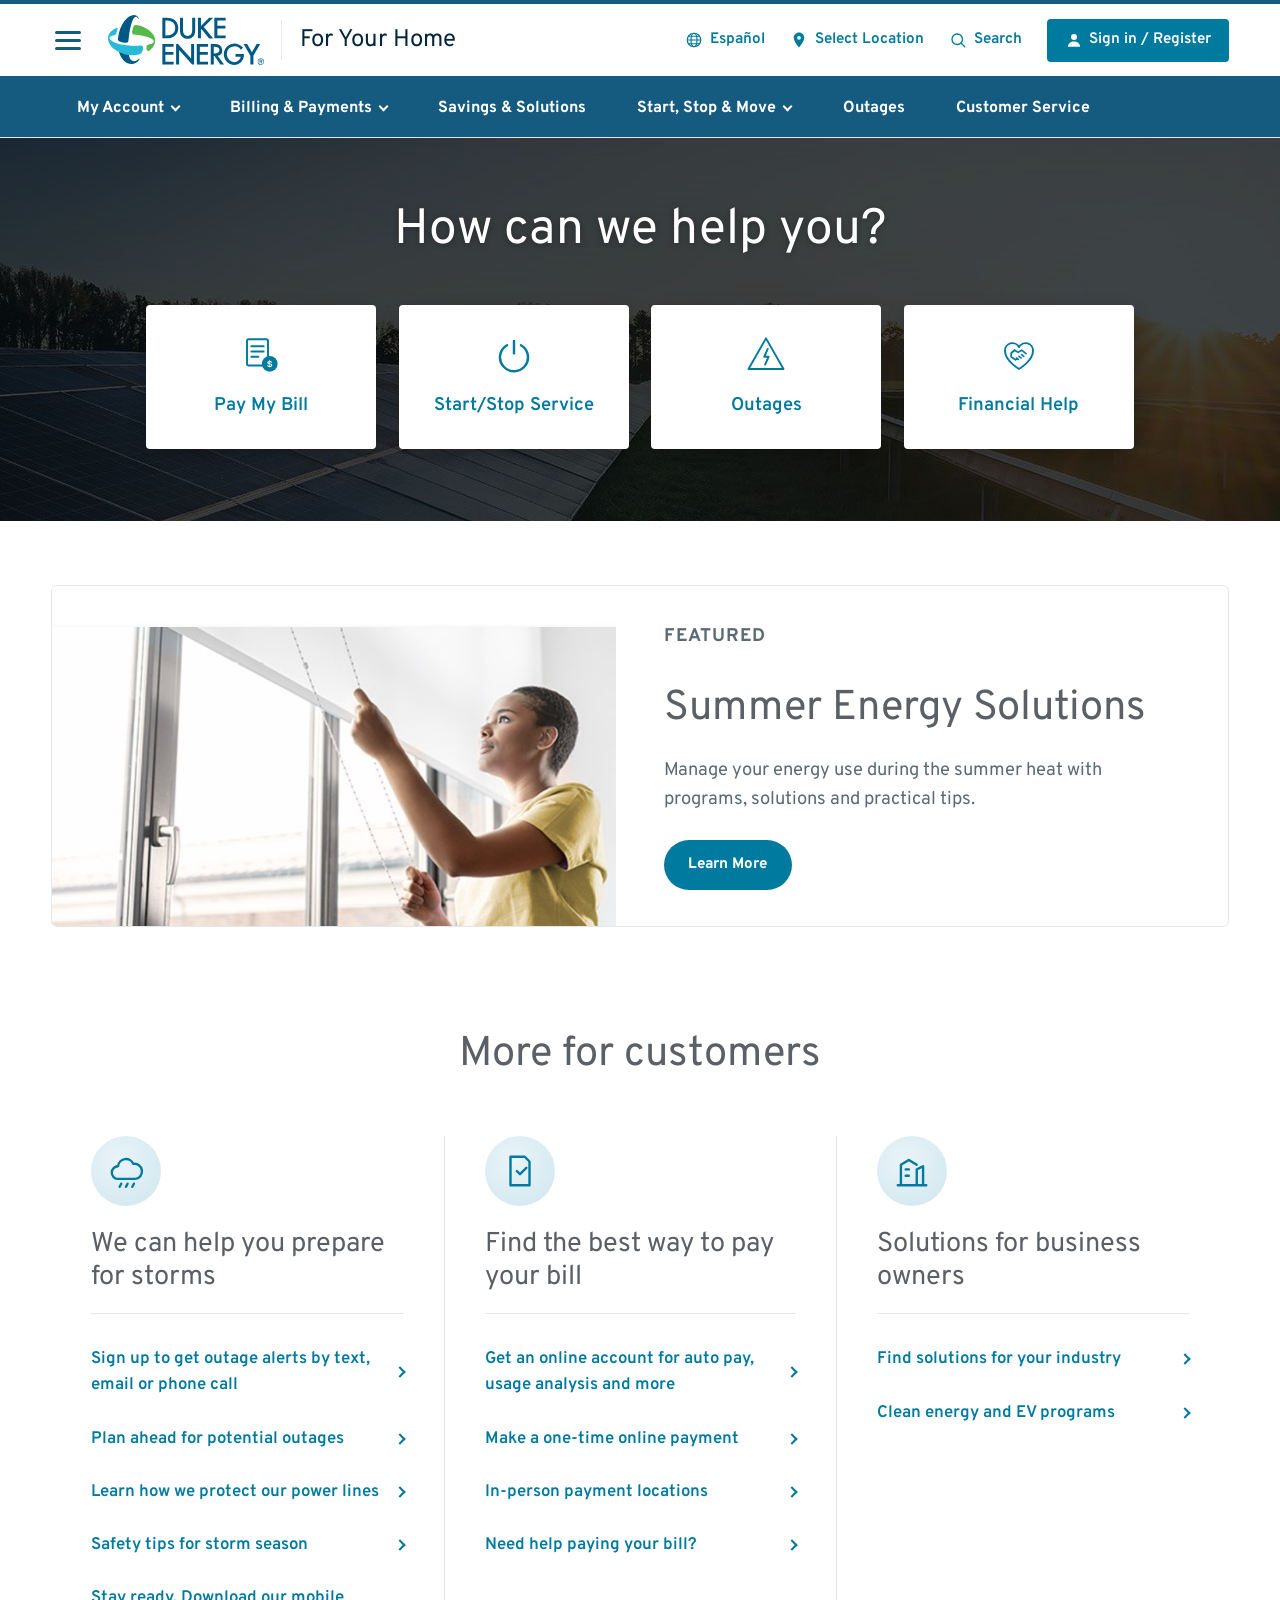
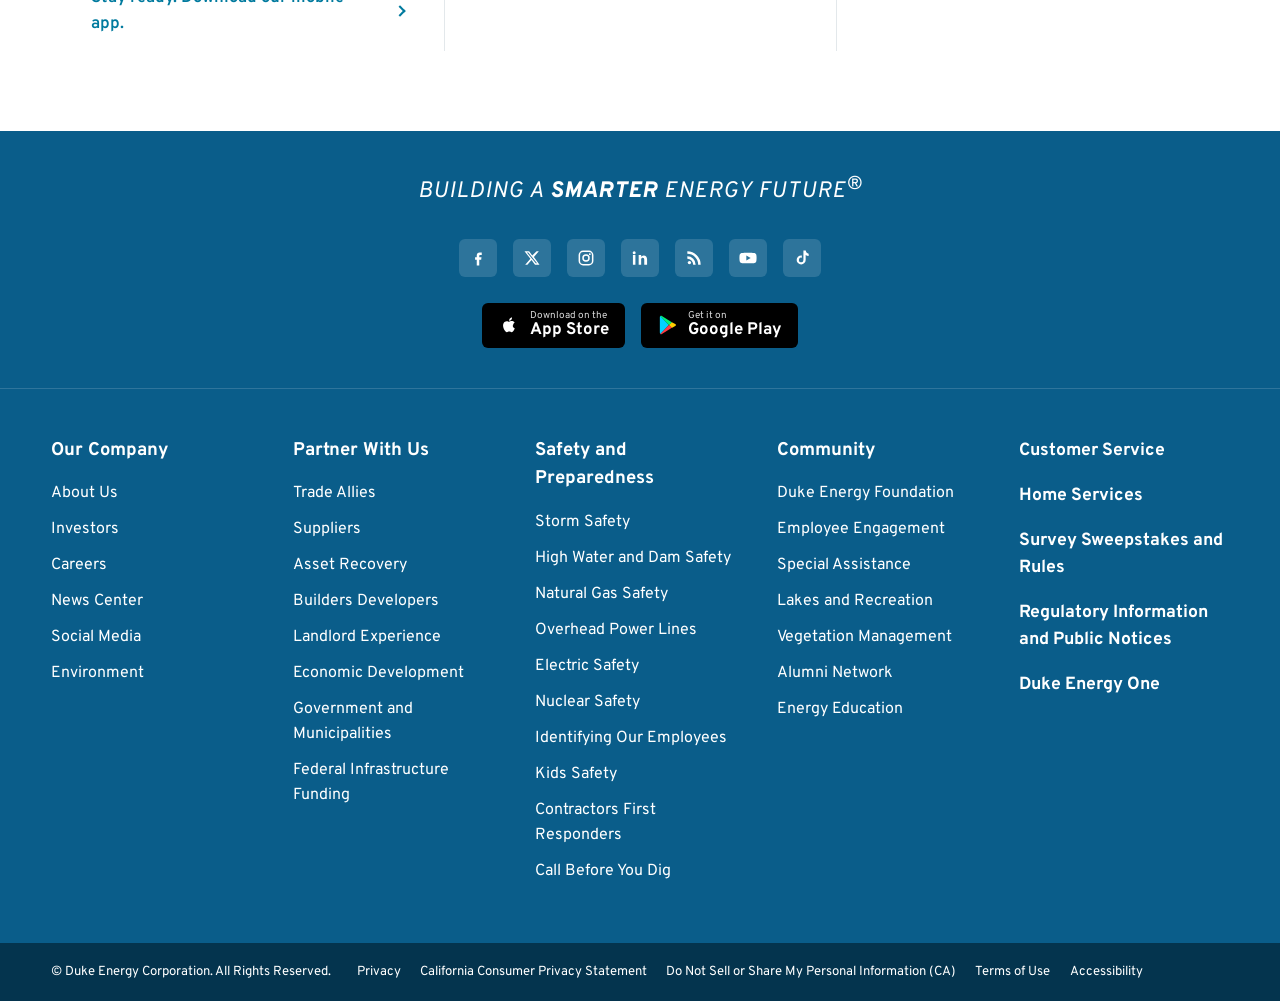
==== index.html @ 2107e53b "Redeploy with Archi First Comments" ====
<!DOCTYPE html>
<html lang="en">
<head>
  <meta charset="UTF-8" />
  <meta name="viewport" content="width=device-width, initial-scale=1.0" />
  <title>Duke Energy | For Your Home</title>
  <meta name="description" content="Educational replica. Manage your account, pay your bill, report outages and find energy-saving solutions." />
  <link rel="stylesheet" href="styles.css" />
  <link rel="preconnect" href="https://fonts.googleapis.com" />
  <link rel="preconnect" href="https://fonts.gstatic.com" crossorigin />
  <link href="https://fonts.googleapis.com/css2?family=Overpass:wght@400;500;600;700;800&display=swap" rel="stylesheet" />
</head>
<body class="duke">
  <div class="topband"></div>

  <header class="dh-header">
    <div class="container dh-top">
      <button class="dh-burger" id="navBurger" aria-label="Open navigation menu" aria-expanded="false" aria-controls="navDrawer">
        <span></span><span></span><span></span>
      </button>
      <a href="#" class="dh-logo" aria-label="Duke Energy home">
        <img src="assets/logoduke.svg" alt="Duke Energy" width="150" height="48" />
      </a>
      <span class="dh-divider"></span>
      <span class="dh-foryour">For Your Home</span>

      <div class="dh-utility">
        <a href="#">
          <svg class="dh-uicon" viewBox="0 0 24 24" fill="none" stroke="currentColor" stroke-width="1.6" aria-hidden="true"><circle cx="12" cy="12" r="9"/><ellipse cx="12" cy="12" rx="4" ry="9"/><path d="M3 12h18M4.5 7h15M4.5 17h15"/></svg> Espa&ntilde;ol</a>
        <a href="#">
          <svg class="dh-uicon" viewBox="0 0 24 24" fill="currentColor" aria-hidden="true"><path d="M12 2C8.1 2 5 5.1 5 9c0 5.2 7 13 7 13s7-7.8 7-13c0-3.9-3.1-7-7-7zm0 9.5A2.5 2.5 0 1 1 12 6.5a2.5 2.5 0 0 1 0 5z"/></svg> Select Location</a>
        <a href="#">
          <svg class="dh-uicon" viewBox="0 0 24 24" fill="none" stroke="currentColor" stroke-width="1.8" stroke-linecap="round" aria-hidden="true"><circle cx="11" cy="11" r="7"/><path d="M16.5 16.5L21 21"/></svg> Search</a>
        <a href="#" class="dh-signin" id="signInBtn">
          <svg class="dh-uicon" viewBox="0 0 24 24" fill="currentColor" aria-hidden="true"><circle cx="12" cy="8" r="4"/><path d="M4 21c0-4.4 3.6-7 8-7s8 2.6 8 7z"/></svg> Sign in / Register</a>
      </div>
    </div>

    <nav class="dh-nav" aria-label="Primary">
      <div class="container dh-nav__row">
        <div class="dh-item has-dd">
          <button class="dh-link">My Account <i class="caret"></i></button>
          <div class="dh-dd">
            <a href="#" id="signInBtn2">Sign In / Register</a>
            <a href="#">My Account Benefits</a>
          </div>
        </div>
        <div class="dh-item has-dd">
          <button class="dh-link">Billing &amp; Payments <i class="caret"></i></button>
          <div class="dh-dd">
            <a href="#">Pay Online</a>
            <a href="#">Billing and Payment Options</a>
            <a href="#">Special Assistance</a>
            <a href="#">Reading Your Bill</a>
            <a href="#">Payment Locations</a>
            <a href="#">Bill Inserts</a>
            <a href="#">Rates</a>
          </div>
        </div>
        <div class="dh-item">
          <a class="dh-link" href="#">Savings &amp; Solutions</a>
        </div>
        <div class="dh-item has-dd">
          <button class="dh-link">Start, Stop &amp; Move <i class="caret"></i></button>
          <div class="dh-dd">
            <a href="#">Start Service</a>
            <a href="#">Stop Service</a>
            <a href="#">Move Service</a>
            <a href="#">Transfer Service</a>
          </div>
        </div>
        <div class="dh-item">
          <a class="dh-link" href="#">Outages</a>
        </div>
        <div class="dh-item">
          <a class="dh-link" href="#">Customer Service</a>
        </div>
      </div>
    </nav>
  </header>

  <!-- Slide-out navigation drawer -->
  <div class="navdrawer" id="navDrawer" aria-hidden="true">
    <div class="navdrawer__overlay" data-navclose></div>
    <aside class="navdrawer__panel" role="dialog" aria-modal="true" aria-label="Navigation">
      <div class="navdrawer__head">
        <h2>Navigation</h2>
        <button class="navdrawer__close" data-navclose aria-label="Close navigation">
          <svg viewBox="0 0 24 24" fill="none" stroke="currentColor" stroke-width="2" stroke-linecap="round" aria-hidden="true"><path d="M6 6l12 12M18 6L6 18"/></svg>
        </button>
      </div>
      <nav class="navdrawer__body" aria-label="Site">
        <div class="navdrawer__audience is-active">For Your Home</div>
        <ul class="navdrawer__sub">
          <li><a href="#">My Account <i class="rchev"></i></a></li>
          <li><a href="#">Billing &amp; Payments <i class="rchev"></i></a></li>
          <li><a href="#">Savings &amp; Solutions</a></li>
          <li><a href="#">Start, Stop &amp; Move <i class="rchev"></i></a></li>
          <li><a href="#">Outages</a></li>
          <li><a href="#">Customer Service</a></li>
        </ul>
        <ul class="navdrawer__top">
          <li><a href="#">For Your Business <i class="rchev"></i></a></li>
          <li><a href="#">Our Company <i class="rchev"></i></a></li>
          <li><a href="#">Investor Relations <i class="rchev"></i></a></li>
          <li><a href="#">Partner With Us <i class="rchev"></i></a></li>
          <li><a href="#">Safety &amp; Preparedness <i class="rchev"></i></a></li>
          <li><a href="#">Energy Education <i class="rchev"></i></a></li>
          <li><a href="#">Community <i class="rchev"></i></a></li>
        </ul>
      </nav>
    </aside>
  </div>

  <!-- Hero -->
  <section class="dh-hero">
    <div class="container dh-hero__inner">
      <h1 class="dh-hero__title">How can we help you?</h1>
      <div class="dh-hero__cards">
        <a href="#" class="dh-hcard" id="payCard">
          <!-- Bill with dollar badge -->
          <svg viewBox="0 0 48 48" fill="none" xmlns="http://www.w3.org/2000/svg" aria-hidden="true" width="48" height="48">
            <rect x="8" y="6" width="24" height="30" rx="2" stroke="currentColor" stroke-width="2.2" fill="none"/>
            <line x1="13" y1="14" x2="27" y2="14" stroke="currentColor" stroke-width="2.2" stroke-linecap="round"/>
            <line x1="13" y1="20" x2="27" y2="20" stroke="currentColor" stroke-width="2.2" stroke-linecap="round"/>
            <line x1="13" y1="26" x2="21" y2="26" stroke="currentColor" stroke-width="2.2" stroke-linecap="round"/>
            <circle cx="34" cy="34" r="9" fill="currentColor"/>
            <text x="34" y="38" text-anchor="middle" font-size="11" font-weight="700" fill="#fff" font-family="Arial,sans-serif">$</text>
          </svg>
          <span>Pay My Bill</span>
        </a>
        <a href="#" class="dh-hcard">
          <!-- Power button -->
          <svg viewBox="0 0 48 48" fill="none" xmlns="http://www.w3.org/2000/svg" aria-hidden="true" width="48" height="48">
            <path d="M24 8v14" stroke="currentColor" stroke-width="2.8" stroke-linecap="round"/>
            <path d="M16 12.8A16 16 0 1 0 32 12.8" stroke="currentColor" stroke-width="2.8" stroke-linecap="round" fill="none"/>
          </svg>
          <span>Start/Stop Service</span>
        </a>
        <a href="#" class="dh-hcard">
          <!-- Warning triangle with lightning bolt -->
          <svg viewBox="0 0 48 48" fill="none" xmlns="http://www.w3.org/2000/svg" aria-hidden="true" width="48" height="48">
            <path d="M24 5 L44 40 H4 Z" stroke="currentColor" stroke-width="2.2" stroke-linejoin="round" fill="none"/>
            <path d="M26 17l-4 9h5l-4 9" stroke="currentColor" stroke-width="2.2" stroke-linecap="round" stroke-linejoin="round"/>
          </svg>
          <span>Outages</span>
        </a>
        <a href="#" class="dh-hcard">
          <!-- Handshake inside a heart -->
          <svg viewBox="0 0 48 48" fill="none" xmlns="http://www.w3.org/2000/svg" aria-hidden="true" width="48" height="48">
            <path d="M24 40S8 30.5 8 19.5A8.5 8.5 0 0 1 24 15a8.5 8.5 0 0 1 16 4.5C40 30.5 24 40 24 40Z" stroke="currentColor" stroke-width="2.2" stroke-linejoin="round"/>
            <path d="M16 21l3-2.5 4 2.5 4-2.5 5 4" stroke="currentColor" stroke-width="1.9" stroke-linecap="round" stroke-linejoin="round"/>
            <path d="M19 18.5l-4 3.5v4l5 3.5 2-1.5" stroke="currentColor" stroke-width="1.9" stroke-linecap="round" stroke-linejoin="round"/>
            <path d="M21 27.5l2.2 1.6M24 25.5l2.4 1.8M27 23.5l2.6 2" stroke="currentColor" stroke-width="1.9" stroke-linecap="round"/>
          </svg>
          <span>Financial Help</span>
        </a>
      </div>
    </div>
  </section>

  <!-- Featured -->
  <section class="dh-feature">
    <div class="container dh-feature__inner">
      <div class="dh-feature__img" aria-hidden="true"></div>
      <div class="dh-feature__text">
        <p class="dh-eyebrow">FEATURED</p>
        <h2>Summer Energy Solutions</h2>
        <p>Manage your energy use during the summer heat with programs, solutions and practical tips.</p>
        <a href="#" class="btn btn--accent">Learn More</a>
      </div>
    </div>
  </section>

  <!-- More for customers -->
  <section class="dh-more">
    <div class="container">
      <h2 class="dh-more__title">More for customers</h2>
      <div class="dh-more__grid">
        <div class="dh-mcol">
          <span class="dh-micon">
            <svg viewBox="0 0 24 24" fill="none" stroke="currentColor" stroke-width="1.5" stroke-linecap="round" stroke-linejoin="round" aria-hidden="true"><path d="M7 17a4 4 0 0 1 0-8 5 5 0 0 1 9.6-1.5A3.5 3.5 0 0 1 18 17H7Z"/><path d="M9 20l-1 2M13 20l-1 2M17 20l-1 2"/></svg>
          </span>
          <h3>We can help you prepare for storms</h3>
          <ul class="dh-links">
            <li><a href="#">Sign up to get outage alerts by text, email or phone call <i class="rchev"></i></a></li>
            <li><a href="#">Plan ahead for potential outages <i class="rchev"></i></a></li>
            <li><a href="#">Learn how we protect our power lines <i class="rchev"></i></a></li>
            <li><a href="#">Safety tips for storm season <i class="rchev"></i></a></li>
            <li><a href="#">Stay ready. Download our mobile app. <i class="rchev"></i></a></li>
          </ul>
        </div>
        <div class="dh-mcol">
          <span class="dh-micon">
            <svg viewBox="0 0 24 24" fill="none" stroke="currentColor" stroke-width="1.5" stroke-linecap="round" stroke-linejoin="round" aria-hidden="true"><path d="M6 3h9l3 3v15H6z"/><path d="M10 12l2 2 4-4"/></svg>
          </span>
          <h3>Find the best way to pay your bill</h3>
          <ul class="dh-links">
            <li><a href="#">Get an online account for auto pay, usage analysis and more <i class="rchev"></i></a></li>
            <li><a href="#">Make a one-time online payment <i class="rchev"></i></a></li>
            <li><a href="#">In-person payment locations <i class="rchev"></i></a></li>
            <li><a href="#">Need help paying your bill? <i class="rchev"></i></a></li>
          </ul>
        </div>
        <div class="dh-mcol">
          <span class="dh-micon">
            <svg viewBox="0 0 24 24" fill="none" stroke="currentColor" stroke-width="1.5" stroke-linecap="round" stroke-linejoin="round" aria-hidden="true"><path d="M3 21h18M5 21V8l5-3 5 3M15 21V11l4-2v12"/><path d="M8 11h2M8 15h2"/></svg>
          </span>
          <h3>Solutions for business owners</h3>
          <ul class="dh-links">
            <li><a href="#">Find solutions for your industry <i class="rchev"></i></a></li>
            <li><a href="#">Clean energy and EV programs <i class="rchev"></i></a></li>
          </ul>
        </div>
      </div>
    </div>
  </section>

  <!-- Footer -->
  <footer class="dh-footer">
    <div class="dh-footer__top">
      <p class="dh-tagline">BUILDING A <strong>SMARTER</strong> ENERGY FUTURE<sup>&reg;</sup></p>
      <div class="dh-social" aria-label="Social media">
        <a href="#" aria-label="Facebook"><svg viewBox="0 0 24 24" fill="currentColor" aria-hidden="true"><path d="M14 8.5h2.5V5.5H14c-2.2 0-3.5 1.3-3.5 3.5v2H8.5v3h2v7h3v-7h2.3l.4-3h-2.7V9.3c0-.5.3-.8.8-.8z"/></svg></a>
        <a href="#" aria-label="X"><svg viewBox="0 0 24 24" fill="currentColor" aria-hidden="true"><path d="M17.5 4h2.7l-5.9 6.7L21 20h-5.4l-4.2-5.5L6.5 20H3.8l6.3-7.2L3 4h5.5l3.8 5zm-.95 14.4h1.5L7.5 5.5H5.9z"/></svg></a>
        <a href="#" aria-label="Instagram"><svg viewBox="0 0 24 24" fill="none" stroke="currentColor" stroke-width="1.8" aria-hidden="true"><rect x="4" y="4" width="16" height="16" rx="4.5"/><circle cx="12" cy="12" r="3.6"/><circle cx="16.6" cy="7.4" r="1.1" fill="currentColor" stroke="none"/></svg></a>
        <a href="#" aria-label="LinkedIn"><svg viewBox="0 0 24 24" fill="currentColor" aria-hidden="true"><path d="M6.5 8.5h-3V20h3zM5 4a1.8 1.8 0 1 0 0 3.6A1.8 1.8 0 0 0 5 4zM20.5 20v-6.4c0-3.2-1.7-4.7-4-4.7-1.8 0-2.6 1-3.1 1.7V8.5h-3V20h3v-6.2c0-.3 0-.6.1-.8.3-.6.8-1.3 1.8-1.3 1.3 0 1.8 1 1.8 2.4V20z"/></svg></a>
        <a href="#" aria-label="RSS"><svg viewBox="0 0 24 24" fill="currentColor" aria-hidden="true"><circle cx="6.5" cy="17.5" r="2"/><path d="M4 4v3a13 13 0 0 1 13 13h3A16 16 0 0 0 4 4z"/><path d="M4 10v3a7 7 0 0 1 7 7h3a10 10 0 0 0-10-10z"/></svg></a>
        <a href="#" aria-label="YouTube"><svg viewBox="0 0 24 24" fill="currentColor" aria-hidden="true"><path d="M22 8.2a3 3 0 0 0-2.1-2.1C18 5.6 12 5.6 12 5.6s-6 0-7.9.5A3 3 0 0 0 2 8.2 31 31 0 0 0 1.7 12 31 31 0 0 0 2 15.8a3 3 0 0 0 2.1 2.1c1.9.5 7.9.5 7.9.5s6 0 7.9-.5a3 3 0 0 0 2.1-2.1A31 31 0 0 0 22.3 12 31 31 0 0 0 22 8.2zM10 15V9l5.2 3z"/></svg></a>
        <a href="#" aria-label="TikTok"><svg viewBox="0 0 24 24" fill="currentColor" aria-hidden="true"><path d="M16.5 3c.3 2 1.6 3.6 3.5 3.9v2.6c-1.3 0-2.6-.4-3.6-1.1v5.9a5.4 5.4 0 1 1-5.4-5.4c.3 0 .5 0 .8.1v2.7a2.7 2.7 0 1 0 1.9 2.6V3z"/></svg></a>
      </div>
      <div class="dh-apps">
        <a href="#" class="dh-app">
          <svg class="dh-app__icon" viewBox="0 0 24 24" fill="currentColor" aria-hidden="true"><path d="M16.4 12.6c0-2.1 1.7-3.1 1.8-3.2-1-1.4-2.5-1.6-3-1.7-1.3-.1-2.5.8-3.1.8-.7 0-1.6-.7-2.6-.7-1.3 0-2.6.8-3.3 2-1.4 2.4-.4 6 1 8 .7 1 1.5 2 2.5 2 1 0 1.4-.6 2.6-.6s1.5.6 2.6.6 1.7-1 2.4-2c.7-1.1 1-2.1 1-2.2-.1 0-2.3-.9-2.3-3.1zM14.5 6.3c.5-.7.9-1.6.8-2.6-.8 0-1.8.6-2.4 1.2-.5.6-.9 1.5-.8 2.4.9.1 1.8-.4 2.4-1z"/></svg>
          <span><small>Download on the</small><strong>App Store</strong></span>
        </a>
        <a href="#" class="dh-app">
          <svg class="dh-app__icon" viewBox="0 0 24 24" aria-hidden="true"><path fill="#00d3ff" d="M3.6 2.3c-.3.3-.5.8-.5 1.4v16.6c0 .6.2 1.1.5 1.4l.1.1L13 12.1v-.2L3.7 2.2z"/><path fill="#ffce00" d="M16.1 15.2 13 12.1v-.2l3.1-3.1.1.1 3.7 2.1c1.1.6 1.1 1.6 0 2.2z"/><path fill="#ff3a44" d="M16.2 15.1 13 12 3.6 21.7c.4.4 1 .4 1.7.1z"/><path fill="#00f076" d="M16.2 8.9 5.3 2.2c-.7-.4-1.3-.4-1.7.1L13 12z"/></svg>
          <span><small>Get it on</small><strong>Google Play</strong></span>
        </a>
      </div>
    </div>

    <div class="dh-footer__cols">
      <div class="container dh-footer__grid">
        <div>
          <h4>Our Company</h4>
          <ul>
            <li><a href="#">About Us</a></li>
            <li><a href="#">Investors</a></li>
            <li><a href="#">Careers</a></li>
            <li><a href="#">News Center</a></li>
            <li><a href="#">Social Media</a></li>
            <li><a href="#">Environment</a></li>
          </ul>
        </div>
        <div>
          <h4>Partner With Us</h4>
          <ul>
            <li><a href="#">Trade Allies</a></li>
            <li><a href="#">Suppliers</a></li>
            <li><a href="#">Asset Recovery</a></li>
            <li><a href="#">Builders Developers</a></li>
            <li><a href="#">Landlord Experience</a></li>
            <li><a href="#">Economic Development</a></li>
            <li><a href="#">Government and Municipalities</a></li>
            <li><a href="#">Federal Infrastructure Funding</a></li>
          </ul>
        </div>
        <div>
          <h4>Safety and Preparedness</h4>
          <ul>
            <li><a href="#">Storm Safety</a></li>
            <li><a href="#">High Water and Dam Safety</a></li>
            <li><a href="#">Natural Gas Safety</a></li>
            <li><a href="#">Overhead Power Lines</a></li>
            <li><a href="#">Electric Safety</a></li>
            <li><a href="#">Nuclear Safety</a></li>
            <li><a href="#">Identifying Our Employees</a></li>
            <li><a href="#">Kids Safety</a></li>
            <li><a href="#">Contractors First Responders</a></li>
            <li><a href="#">Call Before You Dig</a></li>
          </ul>
        </div>
        <div>
          <h4>Community</h4>
          <ul>
            <li><a href="#">Duke Energy Foundation</a></li>
            <li><a href="#">Employee Engagement</a></li>
            <li><a href="#">Special Assistance</a></li>
            <li><a href="#">Lakes and Recreation</a></li>
            <li><a href="#">Vegetation Management</a></li>
            <li><a href="#">Alumni Network</a></li>
            <li><a href="#">Energy Education</a></li>
          </ul>
        </div>
        <div>
          <ul class="dh-footer__bold">
            <li><a href="#">Customer Service</a></li>
            <li><a href="#">Home Services</a></li>
            <li><a href="#">Survey Sweepstakes and Rules</a></li>
            <li><a href="#">Regulatory Information and Public Notices</a></li>
            <li><a href="#">Duke Energy One</a></li>
          </ul>
        </div>
      </div>
    </div>

    <div class="dh-footer__bottom">
      <div class="container dh-footer__bottom-row">
        <p>&copy; Duke Energy Corporation. All Rights Reserved.</p>
        <ul>
          <li><a href="#">Privacy</a></li>
          <li><a href="#">California Consumer Privacy Statement</a></li>
          <li><a href="#">Do Not Sell or Share My Personal Information (CA)</a></li>
          <li><a href="#">Terms of Use</a></li>
          <li><a href="#">Accessibility</a></li>
        </ul>
      </div>
    </div>
  </footer>

  <!-- Sign In modal -->
  <div class="modal" id="loginModal" aria-hidden="true">
    <div class="modal__overlay" data-close></div>
    <div class="modal__dialog" role="dialog" aria-modal="true" aria-labelledby="loginTitle">
      <button class="modal__close" data-close aria-label="Close">&times;</button>
      <div class="modal__brand">
        <img src="assets/logoduke.svg" alt="Duke Energy" width="150" height="48" />
      </div>
      <h2 id="loginTitle" class="modal__title">Sign in to your account</h2>
      <form id="loginForm" class="loginform">
        <label>Username
          <input type="text" id="username" autocomplete="username" required />
        </label>
        <label>Password
          <input type="password" id="password" autocomplete="current-password" required />
        </label>
        <p class="loginform__error" id="loginError" hidden>Invalid username or password. Please try again.</p>
        <button type="submit" class="btn btn--accent btn--lg loginform__submit">Sign In</button>
        <div class="loginform__links">
          <a href="#">Forgot username?</a>
          <a href="#">Forgot password?</a>
        </div>
      </form>
    </div>
  </div>

  <script src="accounts.js?v=4"></script>
  <script src="auth.js"></script>
  <script src="script.js"></script>
</body>
</html>
---- styles.css ----
:root {
  --navy: #04263d;
  --teal: #007a9e;
  --teal-dark: #0a5c87;
  --teal-bright: #2aa7c4;
  --accent: #007a9e;
  --accent-dark: #0a5c87;
  --ink: #34393d;
  --muted: #5b6b73;
  --line: #e3e8eb;
  --bg-soft: #f4f7f8;
  --white: #fff;
  --radius: 10px;
  --shadow: 0 8px 28px rgba(0, 60, 95, 0.12);

  /* Duke-specific */
  --duke-nav: #155b80;
  --duke-footer: #0a5d8a;
  --duke-footer-dark: #04344e;
  --duke-link: #007a9e;
}

* { box-sizing: border-box; }

body {
  margin: 0;
  font-family: "Interstate", "Overpass", "Helvetica Neue", Arial, sans-serif;
  color: var(--ink);
  background: var(--white);
  line-height: 1.55;
}

img { max-width: 100%; display: block; }
a { color: var(--teal-dark); text-decoration: none; }
a:hover { text-decoration: underline; }

.container { width: min(1180px, 92%); margin: 0 auto; }

/* Buttons */
.btn {
  display: inline-flex;
  align-items: center;
  gap: .5rem;
  font-weight: 700;
  border: 2px solid transparent;
  border-radius: 999px;
  padding: .7rem 1.4rem;
  cursor: pointer;
  font-size: .95rem;
  transition: transform .12s ease, background .15s ease, color .15s ease;
  text-decoration: none;
}
.btn:hover { text-decoration: none; transform: translateY(-1px); }
.btn--sm { padding: .35rem .9rem; font-size: .8rem; }
.btn--lg { padding: .85rem 1.9rem; font-size: 1.05rem; }
.btn--primary { background: var(--teal-dark); color: #fff; }
.btn--primary:hover { background: var(--navy); }
.btn--accent { background: var(--accent); color: #fff; }
.btn--accent:hover { background: var(--accent-dark); }
.btn--ghost { background: transparent; color: #fff; border-color: rgba(255,255,255,.7); }
.btn--ghost:hover { background: rgba(255,255,255,.15); }

/* Topbar */
.topbar { background: var(--navy); color: #cfe4ee; font-size: .82rem; }
.topbar__inner { display: flex; justify-content: space-between; align-items: center; padding: .45rem 0; }
.topbar a { color: #cfe4ee; }
.topbar a:hover { color: #fff; }
.topbar__divider { margin: 0 .65rem; opacity: .4; }
.topbar__right { display: flex; align-items: center; gap: .7rem; }
.topbar__phone { font-weight: 700; color: #fff !important; }

/* Gold brand bar */
.goldbar { height: 7px; background: linear-gradient(90deg, #f6bc00 0%, #FFD200 50%, #f6bc00 100%); }

/* Header */
.header { background: #fff; position: sticky; top: 0; z-index: 50; box-shadow: 0 1px 0 var(--line); }
.header__row { display: flex; align-items: stretch; gap: 1.6rem; padding: 0; }

.logo { display: flex; align-items: center; gap: .6rem; padding: .7rem 0; }
.logo img { display: block; height: 46px; width: auto; }
.logo--footer img { height: 44px; }
.logo__mark {
  width: 46px; height: 46px; border-radius: 8px;
  background: linear-gradient(135deg, var(--teal-bright), var(--teal-dark));
  color: #fff; font-weight: 800; font-size: 1.15rem;
  display: grid; place-items: center; letter-spacing: -1px;
}
.logo__text { display: flex; flex-direction: column; line-height: 1; font-weight: 800; color: var(--navy); font-size: 1.05rem; letter-spacing: .5px; }
.logo__text strong { color: var(--teal); }
.logo__text small { font-weight: 600; font-size: .55rem; letter-spacing: 2px; color: var(--muted); margin-top: 3px; }

/* Audience tabs (For Your Home / Business) */
.audience-toggle { display: flex; align-items: flex-end; gap: 2px; }
.audience-toggle__btn { border: 0; background: transparent; padding: 0 1.1rem; font-weight: 600; color: var(--navy); cursor: pointer; font-size: .98rem; align-self: stretch; }
.audience-toggle__btn.is-active { background: var(--bg-soft); color: var(--navy); box-shadow: inset 0 -3px 0 var(--navy); }

.nav-toggle { display: none; flex-direction: column; gap: 5px; background: none; border: 0; cursor: pointer; padding: 6px; margin-left: auto; align-self: center; }
.nav-toggle span { width: 26px; height: 3px; background: var(--navy); border-radius: 2px; }

/* Primary nav (top white row, right side) */
.topnav { margin-left: auto; display: flex; align-items: stretch; }
.topnav__list { list-style: none; display: flex; gap: .1rem; margin: 0; padding: 0; align-items: stretch; }
.topnav__list > li { display: flex; }
.topnav__icons { display: flex; align-items: center; gap: .1rem; padding-left: .6rem; }

/* Secondary nav (gray bar, left side) */
.subnav { background: var(--bg-soft); border-top: 1px solid var(--line); border-bottom: 1px solid var(--line); }
.subnav__row { display: flex; align-items: center; justify-content: space-between; gap: 1rem; }
.subnav__news { color: #005faa; font-size: .92rem; white-space: nowrap; }
.subnav__news:hover { text-decoration: underline; }
.mainnav { position: static; }
.mainnav__list { list-style: none; display: flex; gap: .2rem; margin: 0; padding: 0; align-items: stretch; }
.has-mega { display: flex; }
.mainnav__top {
  background: none; border: 0; font: inherit; font-weight: 700; color: var(--navy);
  padding: 1.05rem 1.05rem; display: flex; align-items: center; gap: .55rem;
  cursor: pointer; font-size: .95rem; border-bottom: 3px solid transparent;
}
.has-mega:hover .mainnav__top,
.mainnav__top:focus-visible { background: var(--bg-soft); color: var(--teal-dark); }
.chev { width: 7px; height: 7px; border-right: 2px solid currentColor; border-bottom: 2px solid currentColor; transform: translateY(-2px) rotate(45deg); transition: transform .18s ease; }
.has-mega:hover .chev { transform: translateY(1px) rotate(-135deg); }

/* Mega menu panel */
.mega {
  display: none; position: absolute; left: 0; right: 0; top: 100%;
  background: var(--bg-soft); box-shadow: 0 14px 24px rgba(0,60,95,.12);
  border-top: 1px solid var(--line); z-index: 60;
}
.has-mega:hover .mega { display: block; }
.mega__inner { display: flex; gap: 4rem; padding: 2.4rem 0 2.8rem; align-items: flex-start; }
.mega__col { display: flex; flex-direction: column; gap: 1.6rem; min-width: 220px; }
.mega__group ul { list-style: none; margin: .4rem 0 0; padding: 0; }
.mega__group li { margin: 0; }
.mega__head { display: block; color: #005faa; font-weight: 700; font-size: 1.12rem; }
.mega__head--solo { font-size: 1.12rem; }
.mega__group a:not(.mega__head) { display: block; color: #333; padding: .32rem 0; font-size: 1rem; }
.mega__group a:not(.mega__head):hover { color: #005faa; text-decoration: none; }
.mega__head:hover { text-decoration: underline; }

.navicon { background: none; border: 0; color: #005faa; cursor: pointer; font-size: 1.2rem; padding: .4rem; line-height: 1; }
.navicon:hover { color: var(--teal-dark); }
.navicon--user { font-size: 1.45rem; }

/* Hero */
.hero { position: relative; overflow: hidden; }
.hero__slide { display: none; min-height: 460px; background-image: var(--img); background-size: cover; background-position: center right; position: relative; }
.hero__slide::before { content: ""; position: absolute; inset: 0; background: linear-gradient(90deg, rgba(0,42,85,.88) 0%, rgba(0,55,107,.6) 38%, rgba(0,55,107,.05) 68%, rgba(0,55,107,0) 100%); }
.hero__slide.is-active { display: block; animation: fade .6s ease; }
@keyframes fade { from { opacity: 0; } to { opacity: 1; } }
.hero__inner { display: flex; align-items: center; min-height: 460px; padding: 3rem 0; position: relative; z-index: 1; }
.hero__content { max-width: 560px; color: #fff; }
.hero__eyebrow { text-transform: uppercase; letter-spacing: 2px; font-weight: 700; font-size: .8rem; color: #ffd9ad; margin: 0 0 .6rem; }
.hero__title { font-size: clamp(1.9rem, 4vw, 3rem); line-height: 1.1; margin: 0 0 1rem; }
.hero__sub { font-size: 1.1rem; margin: 0 0 1.6rem; color: rgba(255,255,255,.92); }

.hero__arrow { position: absolute; top: 50%; transform: translateY(-50%); background: rgba(255,255,255,.2); border: 0; color: #fff; width: 46px; height: 46px; border-radius: 50%; font-size: 1.6rem; cursor: pointer; }
.hero__arrow:hover { background: rgba(255,255,255,.35); }
.hero__arrow--prev { left: 18px; }
.hero__arrow--next { right: 18px; }
.hero__dots { position: absolute; bottom: 18px; left: 50%; transform: translateX(-50%); display: flex; gap: 10px; }
.hero__dots button { width: 11px; height: 11px; border-radius: 50%; border: 0; background: rgba(255,255,255,.5); cursor: pointer; }
.hero__dots button.is-active { background: #fff; }

/* Quick actions */
.quick { background: #fff; margin-top: -32px; position: relative; z-index: 5; }
.quick__grid { display: grid; grid-template-columns: repeat(5, 1fr); gap: 1rem; background: #fff; border-radius: var(--radius); box-shadow: var(--shadow); padding: 1.4rem; }
.quick__card { display: flex; flex-direction: column; align-items: center; gap: .6rem; padding: 1rem .5rem; border-radius: 8px; color: var(--ink); font-weight: 700; text-align: center; }
.quick__card:hover { background: var(--bg-soft); text-decoration: none; color: var(--teal-dark); }
.quick__icon { width: 30px; height: 30px; color: var(--teal-dark); }
.quick__label { font-size: .9rem; }

/* Section helpers */
.eyebrow { text-transform: uppercase; letter-spacing: 2px; font-weight: 700; font-size: .8rem; color: var(--accent); margin: 0 0 .5rem; }
.section-title { font-size: 1.9rem; text-align: center; color: var(--navy); margin: 0 0 2rem; }
.link-arrow { font-weight: 700; color: var(--teal-dark); }

/* Feature band */
.feature { padding: 4.5rem 0; }
.feature__inner { display: grid; grid-template-columns: 1.1fr .9fr; gap: 3rem; align-items: center; }
.feature__text h2 { font-size: 2.1rem; color: var(--navy); margin: 0 0 1rem; }
.feature__text p { color: var(--muted); font-size: 1.05rem; margin: 0 0 1.6rem; }
.feature__chart { background: var(--bg-soft); border-radius: var(--radius); padding: 2rem; display: flex; align-items: flex-end; gap: 1rem; height: 260px; }
.feature__chart .bar { flex: 1; background: linear-gradient(180deg, var(--teal-bright), var(--teal)); border-radius: 6px 6px 0 0; }
.feature__chart .bar--peak { background: linear-gradient(180deg, var(--accent), var(--accent-dark)); }

/* Promo cards */
.promos { padding: 4.5rem 0; background: var(--bg-soft); }
.promos__grid, .stories__grid { display: grid; grid-template-columns: repeat(3, 1fr); gap: 1.8rem; }
.card { background: #fff; border-radius: var(--radius); overflow: hidden; box-shadow: 0 4px 18px rgba(0,60,95,.08); transition: transform .15s ease, box-shadow .15s ease; }
.card:hover { transform: translateY(-4px); box-shadow: var(--shadow); }
.card__accent { display: block; height: 6px; background: var(--c); }
.card__body { padding: 1.6rem; }
.card__body h3 { margin: 0 0 .6rem; color: var(--navy); }
.card__body p { color: var(--muted); margin: 0 0 1rem; }

/* Stories */
.stories { padding: 4.5rem 0; }
.story { background: #fff; border-radius: var(--radius); overflow: hidden; border: 1px solid var(--line); }
.story__img { height: 190px; overflow: hidden; }
.story__img img { width: 100%; height: 100%; object-fit: cover; display: block; transition: transform .3s ease; }
.story:hover .story__img img { transform: scale(1.04); }
.story__body { padding: 1.3rem; }
.story__tag { display: inline-block; background: var(--bg-soft); color: var(--teal-dark); font-weight: 700; font-size: .72rem; text-transform: uppercase; letter-spacing: 1px; padding: .25rem .7rem; border-radius: 999px; margin-bottom: .7rem; }
.story__body h3 { margin: 0 0 1rem; font-size: 1.15rem; color: var(--navy); }

/* Signup */
.signup { background: linear-gradient(115deg, var(--navy), var(--teal-dark)); color: #fff; padding: 3rem 0; }
.signup__inner { display: flex; justify-content: space-between; align-items: center; gap: 2rem; flex-wrap: wrap; }
.signup h2 { margin: 0 0 .3rem; font-size: 1.7rem; }
.signup p { margin: 0; color: rgba(255,255,255,.85); }
.signup__form { display: flex; gap: .6rem; flex: 1; min-width: 320px; max-width: 480px; }
.signup__form input { flex: 1; border: 0; border-radius: 999px; padding: .8rem 1.2rem; font-size: 1rem; }

/* Footer */
.footer { font-size: .92rem; }
.footer a { color: #fff; }
.footer a:hover { color: #fff; text-decoration: underline; }

.footer__top { background: #2b5aa6; color: #fff; padding: 3rem 0 2.5rem; }
.footer__grid { display: grid; grid-template-columns: 1.3fr 1fr 1fr 1fr 1.1fr; gap: 1.5rem 2rem; }
.footer__brand img { height: 42px; width: auto; }
.footer__col { list-style: none; margin: 0; padding: 0; }
.footer__col li { margin-bottom: .7rem; }
.footer__col a { font-weight: 600; }
.footer__care-label { font-weight: 700; margin: 0 0 .4rem; }
.footer__care-num { margin: 0; font-weight: 600; }

.footer__news { margin-top: 2rem; text-align: center; }
.footer__news hr { border: 0; border-top: 1px solid rgba(255,255,255,.35); margin: 0 0 2rem; }
.footer__news p { max-width: 760px; margin: 0 auto 1.4rem; font-weight: 600; }
.footer__news-btn { display: inline-block; background: #fff; color: #2b5aa6; font-weight: 700; padding: .7rem 1.5rem; border-radius: 4px; }
.footer__news-btn:hover { text-decoration: none; background: #eef3fb; }

.footer__bottom { background: #0a1f33; color: #cdd7e0; padding: 2rem 0; text-align: center; }
.footer__social { display: flex; gap: .7rem; justify-content: center; margin-bottom: 1.2rem; }
.footer__social a { width: 38px; height: 38px; border-radius: 50%; background: rgba(255,255,255,.12); display: grid; place-items: center; font-weight: 700; color: #fff; }
.footer__social a:hover { background: #2b5aa6; text-decoration: none; }
.footer__legal { list-style: none; display: flex; gap: 1.4rem; justify-content: center; margin: 0 0 1rem; padding: 0; }
.footer__legal a { color: #cdd7e0; }
.footer__copy { font-size: .78rem; color: #8fa3b5; margin: 0; line-height: 1.7; }
.footer__disclaimer { color: #6f8597; }

/* Login modal */
.modal { position: fixed; inset: 0; z-index: 100; display: none; }
.modal.is-open { display: block; }
.modal__overlay { position: absolute; inset: 0; background: rgba(2, 41, 63, .55); backdrop-filter: blur(2px); }
.modal__dialog { position: relative; width: min(420px, 92%); margin: 7vh auto 0; background: #fff; border-radius: 14px; box-shadow: 0 24px 60px rgba(0,0,0,.3); padding: 2.2rem; animation: pop .2s ease; }
@keyframes pop { from { transform: translateY(12px); opacity: 0; } to { transform: none; opacity: 1; } }
.modal__close { position: absolute; top: 12px; right: 16px; background: none; border: 0; font-size: 1.8rem; line-height: 1; color: var(--muted); cursor: pointer; }
.modal__brand { display: flex; align-items: center; margin-bottom: 1rem; }
.modal__brand img { height: 40px; width: auto; }
.modal__title { font-size: 1.3rem; color: var(--navy); margin: 0 0 1.4rem; }
.loginform { display: flex; flex-direction: column; gap: 1rem; }
.loginform label { font-weight: 700; font-size: .85rem; color: var(--ink); display: flex; flex-direction: column; gap: .35rem; }
.loginform input { border: 1px solid var(--line); border-radius: 8px; padding: .7rem .9rem; font-size: 1rem; font-family: inherit; }
.loginform input:focus { outline: 2px solid var(--teal); border-color: var(--teal); }
.loginform__error { color: #c0392b; font-weight: 700; font-size: .85rem; margin: 0; }
.loginform__submit { justify-content: center; margin-top: .3rem; }
.loginform__links { display: flex; justify-content: space-between; font-size: .82rem; }

/* Dashboard */
.btn--ghost-dark { background: transparent; color: var(--teal-dark); border-color: var(--teal-dark); }
.btn--ghost-dark:hover { background: var(--bg-soft); }

/* Account header (dashboard) */
.acct-header { background: #fff; box-shadow: 0 1px 0 var(--line); position: sticky; top: 0; z-index: 50; }
.acct-header__row { display: flex; align-items: center; justify-content: space-between; gap: 1rem; padding: .6rem 0; flex-wrap: wrap; }
.acct-header__right { display: flex; align-items: center; gap: 1rem; flex-wrap: wrap; }
.acct-header__phone { color: var(--navy); font-weight: 700; font-size: .9rem; display: inline-flex; align-items: center; gap: .35rem; }
.acct-header__welcome { font-weight: 700; color: var(--teal-dark); }
.acct-nav { background: var(--teal-dark); }
.acct-nav__row { display: flex; gap: .3rem; flex-wrap: wrap; }
.acct-nav__row a { color: #fff; font-weight: 600; padding: .8rem 1rem; font-size: .92rem; }
.acct-nav__row a:hover { background: rgba(255,255,255,.12); text-decoration: none; }
.acct-nav__row a.is-current { background: rgba(255,255,255,.18); }
.dash { background: var(--bg-soft); padding: 2.5rem 0 4rem; min-height: 60vh; }
.dash__greeting { color: var(--navy); margin: 0 0 .3rem; font-size: 1.9rem; }
.dash__sub { color: var(--muted); margin: 0 0 2rem; }
.dash__grid { display: grid; grid-template-columns: 1.1fr .9fr; gap: 1.6rem; margin-bottom: 1.6rem; }

.billcard { background: linear-gradient(120deg, var(--navy), var(--teal-dark)); color: #fff; border-radius: var(--radius); padding: 2rem; box-shadow: var(--shadow); }
.billcard__label { text-transform: uppercase; letter-spacing: 1.5px; font-size: .8rem; opacity: .85; margin: 0 0 .4rem; }
.billcard__amount { font-size: 3rem; font-weight: 800; margin: 0; line-height: 1; }
.billcard__due { margin: .6rem 0 1.4rem; opacity: .9; }
.billcard__actions { display: flex; gap: .8rem; flex-wrap: wrap; }
.billcard__actions .btn--ghost-dark { color: #fff; border-color: rgba(255,255,255,.6); }
.billcard__actions .btn--ghost-dark:hover { background: rgba(255,255,255,.15); }
.billcard__paid { margin: 1.1rem 0 0; font-weight: 700; color: #b6f0c2; }

.usagecard h3 { margin: 0 0 .6rem; color: var(--navy); }
.usagecard { padding: 1.6rem; }
.usagecard__big { font-size: 2.2rem; font-weight: 800; color: var(--teal-dark); margin: 0; }
.usagecard__meta { color: var(--muted); margin: .2rem 0 1.2rem; font-size: .9rem; }
.usagechart { display: flex; align-items: flex-end; gap: .6rem; height: 120px; }
.usagechart__col { flex: 1; display: flex; flex-direction: column; align-items: center; justify-content: flex-end; height: 100%; }
.usagechart__bar { width: 100%; background: linear-gradient(180deg, var(--teal-bright), var(--teal)); border-radius: 5px 5px 0 0; }
.usagechart__col.is-current .usagechart__bar { background: linear-gradient(180deg, var(--accent), var(--accent-dark)); }
.usagechart__lbl { font-size: .72rem; color: var(--muted); margin-top: .35rem; }

.statement { padding: 2rem; }
.statement__head { display: flex; justify-content: space-between; align-items: center; margin-bottom: 1.4rem; }
.statement__head h2 { margin: 0; color: var(--navy); }
.statement__meta { display: grid; grid-template-columns: repeat(2, 1fr); gap: 1rem 2rem; margin: 0 0 1.6rem; padding-bottom: 1.4rem; border-bottom: 1px solid var(--line); }
.statement__meta dt { font-size: .75rem; text-transform: uppercase; letter-spacing: 1px; color: var(--muted); }
.statement__meta dd { margin: .15rem 0 0; font-weight: 700; color: var(--ink); }
.statement__table { width: 100%; border-collapse: collapse; }
.statement__table th, .statement__table td { text-align: left; padding: .7rem .2rem; border-bottom: 1px solid var(--line); }
.statement__table .right { text-align: right; }
.statement__table thead th { font-size: .78rem; text-transform: uppercase; letter-spacing: 1px; color: var(--muted); }
.statement__total td { font-weight: 800; font-size: 1.1rem; color: var(--navy); border-bottom: 0; }

/* Responsive */
@media (max-width: 900px) {
  .header__row { flex-wrap: wrap; align-items: center; }
  .nav-toggle { display: flex; }
  .topnav { display: none; margin: 0; width: 100%; }
  .subnav { display: none; }
  .header.is-open .topnav,
  .header.is-open .subnav { display: block; }
  .topnav__list, .mainnav__list { flex-direction: column; align-items: stretch; }
  .has-mega { flex-direction: column; }
  .topnav__icons { padding: .6rem 0; }
  .mainnav__top { width: 100%; justify-content: space-between; border-bottom: 1px solid var(--line); }
  .subnav__row { flex-direction: column; align-items: stretch; }
  .subnav__news { white-space: normal; padding: .8rem 0; }
  .mega { display: none !important; }
  .chev { display: none; }
  .quick__grid { grid-template-columns: repeat(2, 1fr); }
  .feature__inner { grid-template-columns: 1fr; }
  .promos__grid, .stories__grid { grid-template-columns: 1fr; }
  .footer__grid { grid-template-columns: 1fr 1fr; }
  .dash__grid { grid-template-columns: 1fr; }
  .statement__meta { grid-template-columns: 1fr; }
}
@media (max-width: 560px) {
  .audience-toggle__btn { padding: 0 .7rem; font-size: .85rem; }
  .quick__grid { grid-template-columns: 1fr 1fr; }
  .footer__grid { grid-template-columns: 1fr; }
  .signup__inner { flex-direction: column; align-items: stretch; }
}

/* =====================================================
   DUKE ENERGY SKIN
   ===================================================== */
.topband { height: 4px; background: var(--duke-nav); }

/* Header */
.dh-header { background: #fff; position: sticky; top: 0; z-index: 50; box-shadow: 0 1px 0 var(--line); }
.dh-top { display: flex; align-items: center; gap: 1.1rem; padding: .7rem 0; }
.dh-burger { display: flex; flex-direction: column; gap: 5px; background: none; border: 0; cursor: pointer; padding: 4px; margin-right: .3rem; }
.dh-burger span { width: 26px; height: 3px; background: var(--duke-nav); border-radius: 2px; }
.dh-burger:hover span { background: var(--duke-link); }

/* Slide-out navigation drawer */
.navdrawer { position: fixed; inset: 0; z-index: 200; visibility: hidden; }
.navdrawer.is-open { visibility: visible; }
.navdrawer__overlay { position: absolute; inset: 0; background: rgba(20,30,40,.55); opacity: 0; transition: opacity .25s ease; }
.navdrawer.is-open .navdrawer__overlay { opacity: 1; }
.navdrawer__panel { position: absolute; top: 0; left: 0; height: 100%; width: 380px; max-width: 88vw; background: #fff; box-shadow: 4px 0 24px rgba(0,0,0,.2); transform: translateX(-100%); transition: transform .28s ease; display: flex; flex-direction: column; overflow-y: auto; }
.navdrawer.is-open .navdrawer__panel { transform: translateX(0); }
.navdrawer__head { display: flex; align-items: center; justify-content: space-between; padding: 1.4rem 1.6rem 1.1rem; border-bottom: 1px solid var(--line); }
.navdrawer__head h2 { margin: 0; font-weight: 400; font-size: 2rem; color: #3f464d; }
.navdrawer__close { background: none; border: 0; cursor: pointer; color: var(--duke-link); padding: .3rem; }
.navdrawer__close svg { width: 26px; height: 26px; display: block; }
.navdrawer__body { padding: 0 0 2rem; }
.navdrawer__audience { padding: 1rem 1.6rem; font-size: 1.15rem; color: #3f464d; border-left: 4px solid transparent; }
.navdrawer__audience.is-active { border-left-color: var(--teal-bright); }
.navdrawer__sub, .navdrawer__top { list-style: none; margin: 0; padding: 0; }
.navdrawer__sub li a { padding-left: 2.4rem; }
.navdrawer__sub li:last-child a { border-bottom: 6px solid var(--bg-soft); }
.navdrawer a { display: flex; align-items: center; justify-content: space-between; gap: 1rem; padding: 1rem 1.6rem; color: var(--duke-link); font-weight: 600; font-size: 1.1rem; border-bottom: 1px solid var(--line); }
.navdrawer a:hover { background: var(--bg-soft); text-decoration: none; }
.navdrawer .rchev { width: 9px; height: 9px; border-right: 2px solid currentColor; border-bottom: 2px solid currentColor; transform: rotate(-45deg); display: inline-block; flex: none; }
.dh-logo img { display: block; height: 50px; width: auto; }
.dh-divider { width: 1px; height: 40px; background: var(--line); }
.dh-foryour { font-size: 1.5rem; color: var(--navy); font-weight: 400; }
.dh-utility { margin-left: auto; display: flex; align-items: center; gap: 1.6rem; }
.dh-utility a { color: var(--duke-link); font-weight: 600; font-size: .95rem; display: inline-flex; align-items: center; gap: .4rem; }
.dh-uicon { font-size: 1rem; }
svg.dh-uicon { width: 18px; height: 18px; flex: none; }
.dh-signin svg.dh-uicon { color: #fff; }
.dh-signin { background: var(--duke-link); color: #fff !important; padding: .6rem 1.1rem; border-radius: 4px; }
.dh-signin:hover { background: var(--teal-dark); text-decoration: none; }

/* Primary nav */
.dh-nav { background: var(--duke-nav); }
.dh-nav__row { display: flex; align-items: stretch; gap: 0; }
.dh-item { display: flex; position: relative; }
.dh-link { background: none; border: 0; font: inherit; color: #fff; font-weight: 700; font-size: 1rem; padding: 1rem 1.6rem; cursor: pointer; display: flex; align-items: center; gap: .5rem; border-top: 4px solid transparent; }
.dh-link:hover { text-decoration: none; }
.dh-item.has-dd:hover .dh-link,
.dh-item:hover > .dh-link { background: #fff; color: var(--duke-link); border-top-color: var(--teal-bright); }
.caret { width: 7px; height: 7px; border-right: 2px solid currentColor; border-bottom: 2px solid currentColor; transform: translateY(-2px) rotate(45deg); transition: transform .15s; }
.dh-item.has-dd:hover .caret { transform: translateY(1px) rotate(-135deg); }
.dh-dd { display: none; position: absolute; top: 100%; left: 0; min-width: 300px; background: #fff; box-shadow: 0 16px 28px rgba(0,0,0,.18); padding: .8rem 0; z-index: 60; }
.dh-item.has-dd:hover .dh-dd { display: block; }
.dh-dd a { display: block; color: var(--duke-link); font-weight: 600; padding: .7rem 1.6rem; font-size: 1.05rem; }
.dh-dd a:hover { background: var(--bg-soft); text-decoration: none; }

/* Hero */
.dh-hero { background: url('assets/hero-solar-panels-field-desktop.jpg') center center / cover no-repeat; position: relative; }
.dh-hero::before { content: ""; position: absolute; inset: 0; background: rgba(10,20,28,.45); }
.dh-hero__inner { position: relative; z-index: 1; padding: 3.5rem 0 4.5rem; text-align: center; }
.dh-hero__title { color: #fff; font-weight: 400; font-size: clamp(2rem, 4vw, 3.1rem); margin: 0 0 2.2rem; text-shadow: 0 1px 6px rgba(0,0,0,.3); }
.dh-hero__cards { display: grid; grid-template-columns: repeat(4, minmax(0, 230px)); gap: 1.4rem; justify-content: center; }
.dh-hcard { background: #fff; border-radius: 4px; padding: 1.8rem 1rem; display: flex; flex-direction: column; align-items: center; gap: 1rem; color: var(--duke-link); font-weight: 600; font-size: 1.15rem; box-shadow: 0 6px 18px rgba(0,0,0,.18); }
.dh-hcard:hover { text-decoration: none; transform: translateY(-3px); transition: transform .15s; }
.dh-hcard svg { width: 42px; height: 42px; color: var(--duke-link); }

/* Featured */
.dh-feature { padding: 4rem 0; }
.dh-feature__inner { display: grid; grid-template-columns: 1fr 1fr; gap: 3rem; align-items: center; border: 1px solid var(--line); border-radius: 6px; overflow: hidden; }
.dh-feature__img { min-height: 340px; background: url('assets/featured-summer.jpg') center center / cover no-repeat; }
.dh-feature__text { padding: 2rem 2.5rem 2rem 0; }
.dh-eyebrow { letter-spacing: 1px; font-weight: 700; color: var(--muted); font-size: .82rem; margin: 0 0 .6rem; }
.dh-feature__text h2 { font-size: 2.6rem; font-weight: 400; color: #5a6066; margin: 0 0 1rem; }
.dh-feature__text p { color: var(--muted); font-size: 1.15rem; margin: 0 0 1.6rem; }

/* More for customers */
.dh-more { padding: 2rem 0 5rem; }
.dh-more__title { text-align: center; font-weight: 400; font-size: 2.6rem; color: #5a6066; margin: 0 0 3rem; }
.dh-more__grid { display: grid; grid-template-columns: repeat(3, 1fr); gap: 0; }
.dh-mcol { padding: 0 2.5rem; border-left: 1px solid var(--line); }
.dh-mcol:first-child { border-left: 0; }
.dh-micon { display: inline-grid; place-items: center; width: 70px; height: 70px; border-radius: 50%; background: radial-gradient(circle at 40% 35%, #eaf4f8, #cfe6ef); color: var(--duke-link); margin-bottom: 1.4rem; }
.dh-micon svg { width: 38px; height: 38px; }
.dh-mcol h3 { font-size: 1.7rem; font-weight: 400; color: #5a6066; margin: 0 0 1.2rem; line-height: 1.2; }
.dh-links { list-style: none; margin: 0; padding: 1.2rem 0 0; border-top: 1px solid var(--line); }
.dh-links li { margin: 0; }
.dh-links a { display: flex; justify-content: space-between; align-items: center; gap: 1rem; color: var(--duke-link); font-weight: 600; padding: .85rem 0; border-bottom: 0; font-size: 1.05rem; }
.dh-links a:hover { text-decoration: underline; }
.rchev { flex: none; width: 8px; height: 8px; border-right: 2px solid currentColor; border-top: 2px solid currentColor; transform: rotate(45deg); }

/* Footer */
.dh-footer { background: var(--duke-footer); color: #fff; }
.dh-footer a { color: #fff; }
.dh-footer a:hover { text-decoration: underline; }
.dh-footer__top { text-align: center; padding: 2.5rem 0; border-bottom: 1px solid rgba(255,255,255,.15); }
.dh-tagline { font-size: 1.4rem; font-style: italic; letter-spacing: 1px; margin: 0 0 1.8rem; font-weight: 400; }
.dh-tagline strong { font-weight: 800; }
.dh-social { display: flex; gap: 1rem; justify-content: center; margin-bottom: 1.6rem; }
.dh-social a { width: 38px; height: 38px; border-radius: 6px; background: rgba(255,255,255,.14); display: grid; place-items: center; font-weight: 700; color: #fff; }
.dh-social svg { width: 20px; height: 20px; }
.dh-social a:hover { background: rgba(255,255,255,.28); text-decoration: none; }
.dh-apps { display: flex; gap: 1rem; justify-content: center; }
.dh-app { display: inline-flex; align-items: center; gap: .6rem; line-height: 1.1; background: #000; color: #fff; padding: .5rem 1rem; border-radius: 6px; text-align: left; }
.dh-app:hover { text-decoration: none; opacity: .9; }
.dh-app span { display: inline-flex; flex-direction: column; }
.dh-app__icon { width: 22px; height: 22px; flex: none; }
.dh-app small { font-size: .62rem; opacity: .85; }
.dh-app strong { font-size: 1.05rem; }
.dh-footer__cols { padding: 3rem 0; }
.dh-footer__grid { display: grid; grid-template-columns: repeat(5, 1fr); gap: 2rem; }
.dh-footer__grid h4 { font-size: 1.15rem; margin: 0 0 1rem; font-weight: 700; }
.dh-footer__grid ul { list-style: none; margin: 0; padding: 0; }
.dh-footer__grid li { margin-bottom: .7rem; }
.dh-footer__bold li { margin-bottom: 1.1rem; }
.dh-footer__bold a { font-weight: 700; font-size: 1.1rem; }
.dh-footer__bottom { background: var(--duke-footer-dark); padding: 1.2rem 0; font-size: .82rem; }
.dh-footer__bottom-row { display: flex; flex-wrap: wrap; gap: .6rem 1.6rem; align-items: center; }
.dh-footer__bottom-row p { margin: 0; }
.dh-footer__bottom ul { list-style: none; display: flex; flex-wrap: wrap; gap: 1.2rem; margin: 0; padding: 0; }
.dh-disclaimer { display: block; margin-top: .8rem; color: #9fb6c4; font-size: .78rem; }

/* Duke responsive */
@media (max-width: 1000px) {
  .dh-hero__cards { grid-template-columns: repeat(2, minmax(0, 230px)); }
  .dh-footer__grid { grid-template-columns: repeat(2, 1fr); }
}
@media (max-width: 900px) {
  .dh-foryour { display: none; }
  .dh-divider { display: none; }
  /* Blue nav bar is replaced by the slide-out drawer on mobile */
  .dh-nav { display: none; }
  /* Keep only a compact Sign in button in the utility row */
  .dh-utility { margin-left: auto; gap: .8rem; }
  .dh-utility a:not(.dh-signin) { display: none; }
  .dh-signin { padding: .5rem .9rem; font-size: .9rem; }
  .dh-feature__inner { grid-template-columns: 1fr; }
  .dh-feature__text { padding: 1.6rem; }
  .dh-feature__img { min-height: 220px; }
  .dh-more__grid { grid-template-columns: 1fr; gap: 2.5rem; }
  .dh-mcol { border-left: 0; padding: 0; }
}
@media (max-width: 560px) {
  .dh-hero__cards { grid-template-columns: 1fr; }
  .dh-footer__grid { grid-template-columns: 1fr; }
  .dh-feature__text h2, .dh-more__title { font-size: 2rem; }
}

/* ============================================================
   MY ACCOUNT DASHBOARD  (Duke logged-in experience)
   ============================================================ */
.acct-header { background: #fff; box-shadow: 0 1px 0 var(--line); position: sticky; top: 0; z-index: 50; }
.acct-header__row { display: flex; align-items: center; justify-content: space-between; padding: .9rem 0; }
.acct-header .logo { display: flex; align-items: center; gap: 1rem; }
.acct-header .logo img { display: block; height: 44px; width: auto; }
.acct-header__title { font-size: 1.6rem; color: var(--navy); font-weight: 400; border-left: 1px solid var(--line); padding-left: 1rem; }
.acct-header__signout { display: inline-flex; align-items: center; gap: .45rem; color: var(--duke-link); font-weight: 600; }
.acct-header__signout:hover { text-decoration: none; color: var(--teal-dark); }

.acct { background: #eef0f1; min-height: 70vh; padding: 1.6rem 0 3rem; }
.acct__greet { display: flex; align-items: center; gap: 1rem; padding: .4rem 0 1.3rem; }
.acct__greet h1 { margin: 0; font-size: 1.7rem; color: #2f363c; font-weight: 700; }
.acct__acctno { color: #5a6066; font-size: 1.05rem; }
.acct__settings { margin-left: auto; display: inline-flex; align-items: center; gap: .45rem; color: var(--duke-link); font-weight: 600; }
.acct__settings:hover { text-decoration: none; }

/* Teal setup banner */
.setupband { background: var(--teal); color: #fff; border-radius: 8px; padding: 2rem 2.2rem; display: flex; align-items: center; gap: 2rem; flex-wrap: wrap; }
.setupband__lead { font-size: 1.8rem; font-weight: 400; margin: 0; flex: 1 1 230px; line-height: 1.25; }
.setupband__cards { display: grid; grid-template-columns: repeat(4, 130px); gap: 1.1rem; }
.setupcard { background: #fff; border-radius: 6px; padding: 1.2rem .6rem; text-align: center; color: #2f363c; font-weight: 600; font-size: .92rem; display: flex; flex-direction: column; align-items: center; gap: .7rem; min-height: 120px; justify-content: center; }
.setupcard:hover { text-decoration: none; transform: translateY(-2px); transition: transform .15s; }
.setupcard__icon { width: 46px; height: 46px; border-radius: 50%; background: #dceef4; display: grid; place-items: center; color: var(--teal-dark); }
.setupcard__icon svg { width: 26px; height: 26px; }

/* Three column grid — right column (billing) is tall; comparison spans bottom-left two */
.acct__grid { display: grid; grid-template-columns: 1fr 1fr 1fr; gap: 1.4rem; margin-top: 1.4rem; align-items: start;
  grid-template-areas:
    "summary offers  billing"
    "compare compare billing"; }
.acard--summary { grid-area: summary; }
.acard--offers  { grid-area: offers; }
.acard--billing { grid-area: billing; }
.acard--compare { grid-area: compare; }

/* Personalized offers card */
.acard--offers { padding: 0; overflow: hidden; }
.offers { position: relative; padding: 2.4rem 1.6rem; text-align: center; display: flex; flex-direction: column; align-items: center; gap: 1.1rem; min-height: 260px; justify-content: center;
  background: radial-gradient(120px 120px at 38% 52%, rgba(108,194,74,.28), rgba(42,167,196,.10) 60%, transparent 75%); }
.offers__lock { width: 64px; height: 64px; border-radius: 50%; background: #dceef4; display: grid; place-items: center; color: var(--teal-dark); }
.offers__lock svg { width: 30px; height: 30px; }
.offers__lead { margin: 0; color: #3f464d; font-size: 1.05rem; }
.offers__unlock { gap: .5rem; }
.offers__not { display: inline-flex; align-items: center; gap: .25rem; color: var(--duke-link); font-weight: 700; }
.offers__not:hover { text-decoration: none; }
.acard { background: #fff; border-radius: 8px; padding: 1.5rem 1.6rem; box-shadow: 0 2px 10px rgba(0,60,95,.06); }
.acard__head { display: flex; align-items: center; justify-content: space-between; margin-bottom: 1.1rem; }
.acard__head h2 { margin: 0; font-size: .8rem; letter-spacing: .06em; text-transform: uppercase; color: #5a6066; font-weight: 700; }
.acard__link { display: inline-flex; align-items: center; gap: .25rem; color: var(--duke-link); font-weight: 700; font-size: .95rem; }
.acard__link:hover { text-decoration: none; }
.acard__amountlabel { margin: 0; color: #5a6066; font-size: .9rem; }
.acard__amount { margin: .1rem 0 .2rem; font-size: 2.6rem; font-weight: 800; color: var(--navy); }
.acard__due { margin: 0 0 1.3rem; color: #5a6066; }
.acard__paid { color: #2e7d32; font-weight: 700; margin: 0 0 1rem; }
.acard__btns { display: flex; flex-direction: column; gap: .7rem; }
.acard__sub { margin: -.4rem 0 1rem; color: #5a6066; font-size: .95rem; }
.acard__qlhead { margin: 1.6rem 0 .6rem; font-size: .8rem; letter-spacing: .06em; text-transform: uppercase; color: #5a6066; font-weight: 700; }

.dbtn { display: inline-flex; align-items: center; justify-content: center; border: 0; border-radius: 4px; font: inherit; font-weight: 700; padding: .8rem 1.2rem; cursor: pointer; text-align: center; }
.dbtn--primary { background: var(--duke-link); color: #fff; }
.dbtn--primary:hover { background: var(--teal-dark); text-decoration: none; }
.dbtn--primary:disabled { background: #8fb9cb; cursor: default; }
.dbtn--ghost { background: #fff; color: var(--duke-link); border: 1.5px solid var(--duke-link); }
.dbtn--ghost:hover { background: var(--bg-soft); text-decoration: none; }

/* Billing-cycle comparison bars */
.acompare { display: flex; align-items: flex-end; gap: .5rem; height: 150px; padding-top: .5rem; border-bottom: 1px solid var(--line); }
.acompare__col { flex: 1; display: flex; flex-direction: column; align-items: center; justify-content: flex-end; height: 100%; gap: .3rem; }
.acompare__bar { width: 70%; max-width: 26px; background: linear-gradient(180deg, #2aa7c4, #0a6ca6); border-radius: 3px 3px 0 0; min-height: 4px; }
.acompare__col.is-current .acompare__bar { background: linear-gradient(180deg, #6CC24A, #3f9e2e); }
.acompare__lbl { font-size: .72rem; color: #7a8288; }

/* Enrollment + quick links */
.enroll, .qlinks { list-style: none; margin: 0; padding: 0; }
.enroll li a, .qlinks li a { display: flex; align-items: center; gap: .6rem; padding: .75rem 0; border-bottom: 1px solid var(--line); color: var(--duke-link); font-weight: 700; }
.enroll li a:hover, .qlinks li a:hover { text-decoration: none; color: var(--teal-dark); }
.enroll__label { flex: 1; }
.enroll__state { display: inline-flex; align-items: center; gap: .35rem; font-weight: 600; font-size: .9rem; }
.enroll__state.is-on { color: #2e7d32; }
.enroll__state.is-off { color: #9aa0a6; }
.enroll__y, .enroll__n { width: 16px; height: 16px; }
.enroll__y { color: #2e7d32; }
.enroll__n { color: #b9bec3; }
.enroll__chev { width: 14px; height: 14px; color: #9aa0a6; }
.qlinks li a svg { width: 20px; height: 20px; color: var(--duke-link); flex: none; }
.qlchev { width: 8px; height: 8px; border-right: 2px solid #9aa0a6; border-bottom: 2px solid #9aa0a6; transform: rotate(-45deg); display: inline-block; margin-left: auto; flex: none; }

.alertcard { display: flex; align-items: center; gap: .9rem; margin-top: 1.4rem; padding: 1rem; border: 1px solid var(--line); border-radius: 8px; color: #2f363c; }
.alertcard:hover { text-decoration: none; background: var(--bg-soft); }
.alertcard__icon { width: 44px; height: 44px; border-radius: 50%; background: #dceef4; display: grid; place-items: center; color: var(--teal-dark); flex: none; }
.alertcard__icon svg { width: 24px; height: 24px; }
.alertcard span:not(.alertcard__icon) { display: flex; flex-direction: column; gap: .2rem; }
.alertcard strong { color: var(--duke-link); }
.alertcard small { color: #5a6066; font-size: .85rem; line-height: 1.3; }

.acct__disc { color: #7a8288; font-size: .82rem; text-align: center; max-width: 760px; margin: 2.2rem auto 0; line-height: 1.5; }

@media (max-width: 1000px) {
  .acct__grid { grid-template-columns: 1fr; grid-template-areas: "summary" "offers" "compare" "billing"; }
  .setupband__cards { grid-template-columns: repeat(4, 1fr); width: 100%; }
}
@media (max-width: 640px) {
  .setupband { flex-direction: column; align-items: stretch; }
  .setupband__cards { grid-template-columns: repeat(2, 1fr); }
  .acct-header__title { font-size: 1.2rem; }
  .acct__greet { flex-wrap: wrap; }
}

/* ============================================================
   PAPER BILL  (bill.html)
   ============================================================ */
.billbody { background: #d8dcdf; }
.billbar { display: flex; align-items: center; justify-content: space-between; padding: 1.1rem 0; max-width: 820px; }
.billbar__back { color: var(--duke-link); font-weight: 700; }
.billpage { background: #fff; max-width: 820px; margin: 0 auto 1.5rem; padding: 38px 46px; box-shadow: 0 6px 26px rgba(0,0,0,.18); color: #2f363c; font-size: 12px; line-height: 1.4; }
.bill-h { color: #0a6ca6; font-size: 15px; font-weight: 700; margin: 0 0 6px; }

/* masthead */
.bill-top { display: grid; grid-template-columns: 1fr 1fr; gap: 20px; padding-bottom: 14px; }
.bill-brand { display: flex; flex-direction: column; align-items: center; justify-self: start; }
.bill-brand__mark { display: block; position: relative; width: 150px; }
.bill-brand__mark--sm { width: 116px; }
.bill-logo { display: block; width: 100%; height: auto; }
.bill-logo--sm { width: 100%; }
.bill-brand__sub { display: block; color: #0a6ca6; font-weight: 800; letter-spacing: .2em; font-size: 11px; line-height: 1; margin: 2px 0 0; padding-left: 35%; }
.bill-brand__mark--sm .bill-brand__sub { font-size: 9px; }
.bill-brand__contact { display: flex; flex-direction: column; align-items: center; font-size: 10.5px; color: #4a5158; margin-top: 9px; line-height: 1.4; }
.bill-head h1 { color: #0a6ca6; font-size: 22px; font-weight: 700; margin: 0; }
.bill-head__page { float: right; font-size: 10px; color: #5a6066; margin-top: -18px; }
.bill-head__meta { width: 100%; border-collapse: collapse; margin-top: 8px; }
.bill-head__meta td { vertical-align: top; padding: 1px 0; font-size: 11px; }
.bill-head__meta .lbl { font-weight: 700; }
.bill-head__meta .name { font-weight: 700; }
.bill-head__date span, .bill-head__acct span { color: #5a6066; margin-right: 6px; }
.bill-head__date strong, .bill-head__acct strong { font-weight: 700; }
.bill-head__acct { padding-top: 6px !important; }

/* summary + thanks */
.bill-mid { display: grid; grid-template-columns: 1.05fr 1fr; gap: 26px; padding: 6px 0 18px; border-top: 2px solid #0a6ca6; margin-top: 4px; }
.bill-sumtable { width: 100%; border-collapse: collapse; }
.bill-sumtable td { padding: 3px 0; border-bottom: 1px solid #e3e7ea; }
.bill-sumtable td.num { text-align: right; }
.bill-sumtable tr.indent td:first-child { padding-left: 14px; font-style: italic; color: #5a6066; }
.bill-sumtable tr.total td { font-weight: 700; border-bottom: 0; border-top: 1.5px solid #2f363c; padding-top: 5px; }
.bill-thanks { font-size: 10.5px; color: #444; position: relative; }
.bill-thanks__icon { color: #0a6ca6; }
.bill-thanks__icon svg { width: 30px; height: 30px; float: right; }
.bill-thanks__lead { font-weight: 700; color: #2f363c; margin: 0 0 6px; font-size: 12px; }
.bill-thanks p { margin: 0 0 7px; }

/* usage */
.bill-h--usage { margin-top: 8px; }
.bill-chart__title { text-align: center; font-weight: 700; font-size: 11px; margin: 2px 0 2px; }
.bill-chart__svg { width: 100%; height: auto; display: block; }
.bill-temp__title { text-align: center; font-size: 9px; color: #5a6066; margin: 2px 0; }
.bill-temp { display: flex; padding: 0 16px 0 44px; }
.bill-temp span { flex: 1; text-align: center; font-size: 8px; color: #5a6066; }
.bill-usetable { width: 60%; border-collapse: collapse; margin: 10px 0 2px; }
.bill-usetable th, .bill-usetable td { border: 1px solid #c5cbd0; padding: 3px 6px; font-size: 10px; text-align: center; }
.bill-usetable th { background: #f0f2f4; font-weight: 700; }
.bill-usetable th:first-child, .bill-usetable td:first-child { text-align: left; }
.bill-usetable__note { font-size: 9px; color: #5a6066; margin: 2px 0 0; }

/* perforation + stub */
.bill-perf { border-top: 2px dashed #9aa0a6; margin: 22px 0 0; position: relative; }
.bill-perf span { position: absolute; top: -7px; left: 0; background: #fff; padding-right: 8px; font-size: 8px; color: #7a8288; }
.bill-stub { display: grid; grid-template-columns: 1fr 1fr; gap: 26px; padding-top: 20px; }
.bill-stub__mail, .bill-stub__proc, .bill-stub__cust { font-size: 10px; margin: 8px 0; line-height: 1.45; }
.bill-stub__cust strong { font-size: 11px; }
.bill-stub__note { font-size: 10px; margin: 0 0 8px; }
.bill-stub__note strong { font-weight: 700; }
.bill-stub__acctrow { display: flex; justify-content: flex-end; gap: 10px; align-items: baseline; font-size: 10px; margin-bottom: 6px; }
.bill-stub__acctrow strong { font-size: 12px; }
.bill-stub__drafthd { background: #0a6ca6; color: #fff; font-weight: 700; font-size: 11px; text-align: right; padding: 3px 8px; margin: 0; }
.bill-stub__draftbox { display: grid; grid-template-columns: auto 1fr; gap: 10px; border: 1px solid #9cc6db; background: #eaf4f9; padding: 8px; }
.bill-stub__amt { text-align: center; border-right: 1px solid #9cc6db; padding-right: 10px; }
.bill-stub__amt strong { display: block; font-size: 16px; color: #2f363c; }
.bill-stub__amt span { font-size: 9px; color: #5a6066; }
.bill-stub__draftnote { font-size: 9.5px; color: #2f363c; margin: 0; align-self: center; }
.bill-stub__lines { display: flex; gap: 16px; margin-top: 12px; }
.bill-stub__lines > div { flex: 1; }
.bill-stub__line { display: block; border-bottom: 1px solid #2f363c; height: 16px; margin-bottom: 2px; }
.bill-stub__lines small { font-size: 8.5px; color: #5a6066; }

.bill-barcode { margin-top: 22px; text-align: center; }
.bill-barcode__bars { display: flex; justify-content: center; gap: 1px; height: 34px; }
.bill-barcode__bars span { display: block; height: 100%; background: #1a1a1a; }
.bill-barcode__num { font-size: 9px; letter-spacing: 1px; margin-top: 3px; font-family: "Courier New", monospace; }
.bill-disc { text-align: center; color: #6a7178; font-size: 11px; max-width: 820px; padding-bottom: 2rem; }

@media (max-width: 700px) {
  .billpage { padding: 22px 18px; }
  .bill-top, .bill-mid, .bill-stub { grid-template-columns: 1fr; gap: 14px; }
  .bill-head__page { float: none; display: block; margin: 4px 0 0; }
  .bill-usetable { width: 100%; }
}
@media print {
  .billbar, .bill-disc, .topband { display: none !important; }
  .billbody { background: #fff; }
  .billpage { box-shadow: none; margin: 0; max-width: none; }
}
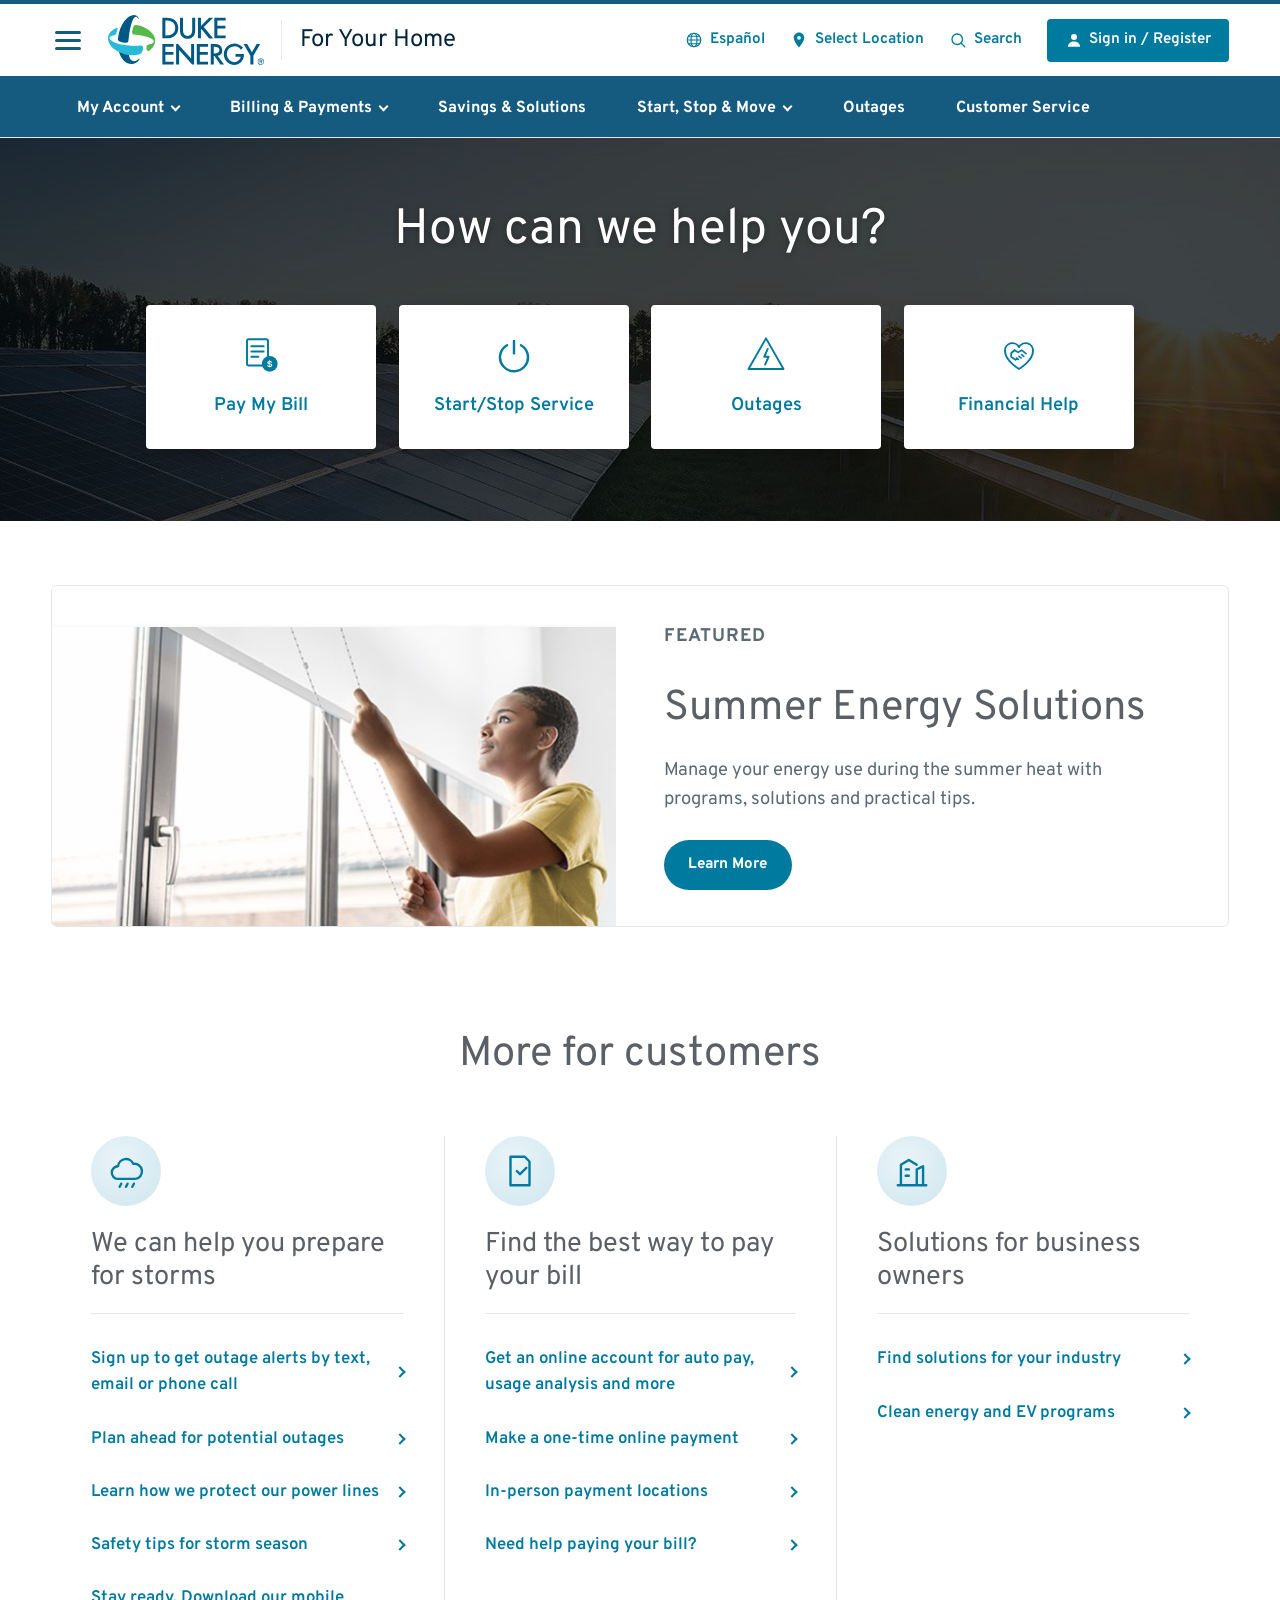
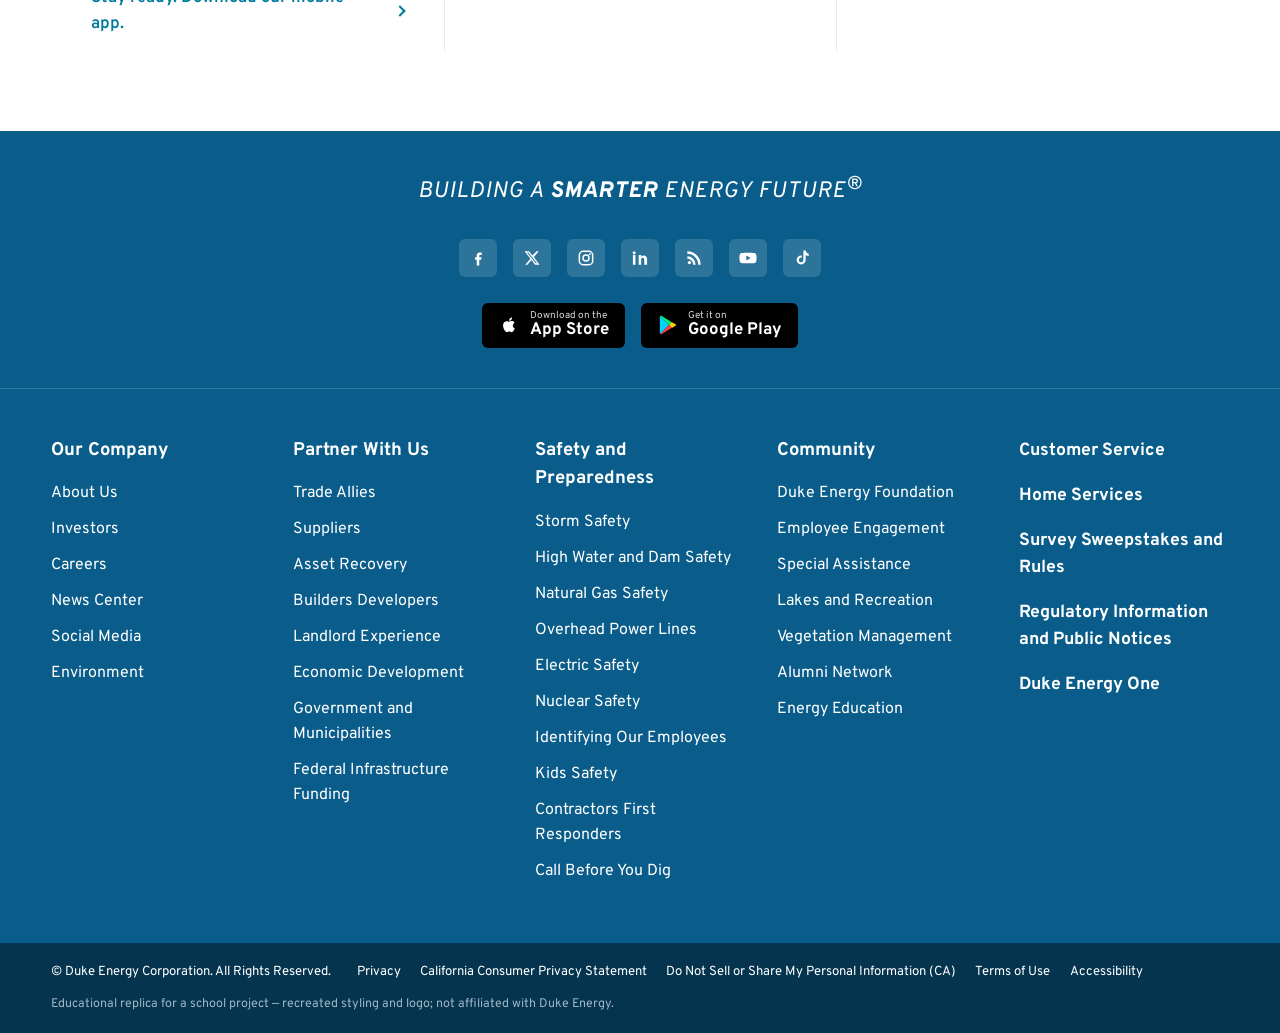
==== commit 060aee46: "Redesign bill to closely match a real Duke Energy bill - Page 1: usage graph moved into the left col" ====
--- a/index.html
+++ b/index.html
@@ -5,12 +5,14 @@
   <meta name="viewport" content="width=device-width, initial-scale=1.0" />
   <title>Duke Energy | For Your Home</title>
   <meta name="description" content="Educational replica. Manage your account, pay your bill, report outages and find energy-saving solutions." />
-  <link rel="stylesheet" href="styles.css" />
+  <link rel="stylesheet" href="styles.css?v=5" />
   <link rel="preconnect" href="https://fonts.googleapis.com" />
   <link rel="preconnect" href="https://fonts.gstatic.com" crossorigin />
   <link href="https://fonts.googleapis.com/css2?family=Overpass:wght@400;500;600;700;800&display=swap" rel="stylesheet" />
 </head>
 <body class="duke">
+  <!-- DISCLAIMER: Educational fan-made replica for a school project. Recreated styling/logo; not affiliated with, endorsed by, or operated by Duke Energy. -->
+
   <div class="topband"></div>
 
   <header class="dh-header">
@@ -317,6 +319,7 @@
           <li><a href="#">Accessibility</a></li>
         </ul>
       </div>
+      <p class="dh-disclaimer container">Educational replica for a school project &mdash; recreated styling and logo; not affiliated with Duke Energy.</p>
     </div>
   </footer>
 
@@ -346,7 +349,7 @@
     </div>
   </div>
 
-  <script src="accounts.js?v=4"></script>
+  <script src="accounts.js?v=8"></script>
   <script src="auth.js"></script>
   <script src="script.js"></script>
 </body>
--- a/styles.css
+++ b/styles.css
@@ -606,34 +606,40 @@
 .billbar { display: flex; align-items: center; justify-content: space-between; padding: 1.1rem 0; max-width: 820px; }
 .billbar__back { color: var(--duke-link); font-weight: 700; }
 .billpage { background: #fff; max-width: 820px; margin: 0 auto 1.5rem; padding: 38px 46px; box-shadow: 0 6px 26px rgba(0,0,0,.18); color: #2f363c; font-size: 12px; line-height: 1.4; }
-.bill-h { color: #0a6ca6; font-size: 15px; font-weight: 700; margin: 0 0 6px; }
+.bill-h { color: #5bb8e0; font-size: 16px; font-weight: 700; margin: 0 0 6px; }
 
 /* masthead */
 .bill-top { display: grid; grid-template-columns: 1fr 1fr; gap: 20px; padding-bottom: 14px; }
-.bill-brand { display: flex; flex-direction: column; align-items: center; justify-self: start; }
-.bill-brand__mark { display: block; position: relative; width: 150px; }
+.bill-brand { display: flex; flex-direction: row; align-items: center; gap: 18px; justify-self: start; }
+.bill-brand__mark { display: block; position: relative; width: 150px; flex: none; }
 .bill-brand__mark--sm { width: 116px; }
 .bill-logo { display: block; width: 100%; height: auto; }
 .bill-logo--sm { width: 100%; }
 .bill-brand__sub { display: block; color: #0a6ca6; font-weight: 800; letter-spacing: .2em; font-size: 11px; line-height: 1; margin: 2px 0 0; padding-left: 35%; }
 .bill-brand__mark--sm .bill-brand__sub { font-size: 9px; }
-.bill-brand__contact { display: flex; flex-direction: column; align-items: center; font-size: 10.5px; color: #4a5158; margin-top: 9px; line-height: 1.4; }
-.bill-head h1 { color: #0a6ca6; font-size: 22px; font-weight: 700; margin: 0; }
+.bill-brand__contact { display: flex; flex-direction: column; align-items: flex-start; font-size: 10.5px; line-height: 1.55; }
+.bill-brand__contact span:first-child { color: #0a6ca6; }
+.bill-brand__contact span:last-child { color: #2f363c; }
+.bill-head h1 { color: #2b8fc9; font-size: 22px; font-weight: 700; margin: 0; }
 .bill-head__page { float: right; font-size: 10px; color: #5a6066; margin-top: -18px; }
-.bill-head__meta { width: 100%; border-collapse: collapse; margin-top: 8px; }
-.bill-head__meta td { vertical-align: top; padding: 1px 0; font-size: 11px; }
-.bill-head__meta .lbl { font-weight: 700; }
-.bill-head__meta .name { font-weight: 700; }
-.bill-head__date span, .bill-head__acct span { color: #5a6066; margin-right: 6px; }
-.bill-head__date strong, .bill-head__acct strong { font-weight: 700; }
-.bill-head__acct { padding-top: 6px !important; }
+/* Service address (left) + bill info (right), perfectly aligned columns */
+.bill-head__row { display: flex; justify-content: space-between; align-items: flex-start; gap: 28px; margin-top: 8px; }
+.bill-head__svc p { margin: 0; font-size: 11px; line-height: 1.5; white-space: nowrap; }
+.bill-head__svc .lbl { font-weight: 700; }
+.bill-head__svc .name { font-weight: 400; }
+.bill-head__info { font-size: 11px; flex: none; }
+.bhi { display: grid; grid-template-columns: 72px auto; column-gap: 6px; align-items: baseline; padding: 1px 0; }
+.bhi span { color: #5a6066; }
+.bhi strong { font-weight: 700; white-space: nowrap; }
+.bhi--acct { grid-template-columns: auto auto; margin-top: 7px; }
 
 /* summary + thanks */
-.bill-mid { display: grid; grid-template-columns: 1.05fr 1fr; gap: 26px; padding: 6px 0 18px; border-top: 2px solid #0a6ca6; margin-top: 4px; }
-.bill-sumtable { width: 100%; border-collapse: collapse; }
-.bill-sumtable td { padding: 3px 0; border-bottom: 1px solid #e3e7ea; }
+.bill-mid { display: grid; grid-template-columns: 1.05fr 1fr; gap: 26px; padding: 6px 0 18px; border-top: 2px solid #0a6ca6; margin-top: 4px; align-items: start; }
+.bill-left { min-width: 0; }
+.bill-sumtable { width: 100%; border-collapse: collapse; background: #c7e4f3; }
+.bill-sumtable td { padding: 4px 10px; }
 .bill-sumtable td.num { text-align: right; }
-.bill-sumtable tr.indent td:first-child { padding-left: 14px; font-style: italic; color: #5a6066; }
+.bill-sumtable tr.indent td:first-child { padding-left: 22px; font-style: italic; color: #5a6066; }
 .bill-sumtable tr.total td { font-weight: 700; border-bottom: 0; border-top: 1.5px solid #2f363c; padding-top: 5px; }
 .bill-thanks { font-size: 10.5px; color: #444; position: relative; }
 .bill-thanks__icon { color: #0a6ca6; }
@@ -646,42 +652,90 @@
 .bill-chart__title { text-align: center; font-weight: 700; font-size: 11px; margin: 2px 0 2px; }
 .bill-chart__svg { width: 100%; height: auto; display: block; }
 .bill-temp__title { text-align: center; font-size: 9px; color: #5a6066; margin: 2px 0; }
-.bill-temp { display: flex; padding: 0 16px 0 44px; }
+.bill-temp { display: flex; padding: 0 2.857% 0 7.857%; }
 .bill-temp span { flex: 1; text-align: center; font-size: 8px; color: #5a6066; }
-.bill-usetable { width: 60%; border-collapse: collapse; margin: 10px 0 2px; }
+.bill-usetable { width: 100%; border-collapse: collapse; margin: 10px 0 2px; }
 .bill-usetable th, .bill-usetable td { border: 1px solid #c5cbd0; padding: 3px 6px; font-size: 10px; text-align: center; }
 .bill-usetable th { background: #f0f2f4; font-weight: 700; }
 .bill-usetable th:first-child, .bill-usetable td:first-child { text-align: left; }
 .bill-usetable__note { font-size: 9px; color: #5a6066; margin: 2px 0 0; }
 
 /* perforation + stub */
-.bill-perf { border-top: 2px dashed #9aa0a6; margin: 22px 0 0; position: relative; }
-.bill-perf span { position: absolute; top: -7px; left: 0; background: #fff; padding-right: 8px; font-size: 8px; color: #7a8288; }
-.bill-stub { display: grid; grid-template-columns: 1fr 1fr; gap: 26px; padding-top: 20px; }
-.bill-stub__mail, .bill-stub__proc, .bill-stub__cust { font-size: 10px; margin: 8px 0; line-height: 1.45; }
-.bill-stub__cust strong { font-size: 11px; }
-.bill-stub__note { font-size: 10px; margin: 0 0 8px; }
+.bill-paynote { width: 53%; margin: 18px 0 0 47%; background: #d9edf7; padding: 8px 12px 16px; font-size: 10px; line-height: 1.4; color: #2f363c; }
+.bill-paynote strong { font-weight: 700; }
+.bill-perf { border-top: 1.5px solid #2f363c; margin: -9px 0 0; position: relative; }
+.bill-perf__note { position: absolute; top: -7px; left: 0; background: #fff; padding-right: 8px; font-size: 8px; color: #7a8288; }
+.bill-perf__num { position: absolute; top: -8px; left: 40%; background: #fff; padding: 0 10px; font-size: 11px; color: #3f464d; font-family: "Courier New", Courier, monospace; }
+.bill-stub { display: grid; grid-template-columns: 1fr 1.12fr; gap: 26px; padding-top: 18px; }
+.bill-stub__mail, .bill-stub__proc, .bill-stub__cust, .bill-stub__custaddr { font-size: 10px; line-height: 1.5; }
+.bill-stub__mail { margin: 8px 0; }
+.bill-stub__cust { margin: 14px 0 0; }
+.bill-stub__custaddr { margin: 0; }
+.bill-stub__proc { margin: 16px 0 0; }
+.bill-stub__note { font-size: 10px; margin: 0 0 10px; line-height: 1.4; }
 .bill-stub__note strong { font-weight: 700; }
-.bill-stub__acctrow { display: flex; justify-content: flex-end; gap: 10px; align-items: baseline; font-size: 10px; margin-bottom: 6px; }
-.bill-stub__acctrow strong { font-size: 12px; }
-.bill-stub__drafthd { background: #0a6ca6; color: #fff; font-weight: 700; font-size: 11px; text-align: right; padding: 3px 8px; margin: 0; }
-.bill-stub__draftbox { display: grid; grid-template-columns: auto 1fr; gap: 10px; border: 1px solid #9cc6db; background: #eaf4f9; padding: 8px; }
-.bill-stub__amt { text-align: center; border-right: 1px solid #9cc6db; padding-right: 10px; }
-.bill-stub__amt strong { display: block; font-size: 16px; color: #2f363c; }
-.bill-stub__amt span { font-size: 9px; color: #5a6066; }
-.bill-stub__draftnote { font-size: 9.5px; color: #2f363c; margin: 0; align-self: center; }
+/* Account number sits to the LEFT of the Amount-due box (in white), like the real bill */
+.bill-stub__payrow { display: flex; align-items: flex-end; gap: 16px; margin: 6px 0; }
+.bill-stub__acct2 { font-size: 10px; white-space: nowrap; padding-bottom: 12px; line-height: 1.5; text-align: right; }
+.bill-stub__acct2 span { display: block; color: #2f363c; }
+.bill-stub__acct2 strong { font-size: 12px; }
+/* Amount due (blue boxes) */
+.bill-stub__due { flex: 1; }
+.bill-stub__duehd { background: #9fd2e6; color: #fff; font-weight: 700; font-size: 13px; padding: 3px 12px; }
+.bill-stub__duebody { display: grid; grid-template-columns: auto 1fr; gap: 10px; background: #e4f1f8; border: 1px solid #9fd2e6; border-top: 0; padding: 9px; align-items: stretch; }
+.bill-stub__duebox { background: #fff; border: 1px solid #2f363c; padding: 6px 18px; text-align: center; display: flex; flex-direction: column; justify-content: center; }
+.bill-stub__duebox strong { font-size: 17px; color: #2f363c; }
+.bill-stub__duebox span { font-size: 9.5px; font-style: italic; color: #5a6066; }
+.bill-stub__latebox { background: #fff; border: 1px solid #2f363c; padding: 6px 10px; font-size: 10px; font-style: italic; color: #4a5158; display: flex; align-items: center; line-height: 1.3; }
 .bill-stub__lines { display: flex; gap: 16px; margin-top: 12px; }
 .bill-stub__lines > div { flex: 1; }
 .bill-stub__line { display: block; border-bottom: 1px solid #2f363c; height: 16px; margin-bottom: 2px; }
 .bill-stub__lines small { font-size: 8.5px; color: #5a6066; }
 
-.bill-barcode { margin-top: 22px; text-align: center; }
-.bill-barcode__bars { display: flex; justify-content: center; gap: 1px; height: 34px; }
-.bill-barcode__bars span { display: block; height: 100%; background: #1a1a1a; }
-.bill-barcode__num { font-size: 9px; letter-spacing: 1px; margin-top: 3px; font-family: "Courier New", monospace; }
+.bill-barcode { margin-top: 18px; text-align: center; }
+.bill-barcode__num { font-family: "Courier New", Courier, monospace; font-weight: 700; font-size: 13px; letter-spacing: 1px; margin-top: 4px; color: #1a1a1a; }
 .bill-disc { text-align: center; color: #6a7178; font-size: 11px; max-width: 820px; padding-bottom: 2rem; }
 
+/* ---- Pages 2 & 3 ---- */
+.bill-pagehead { display: flex; justify-content: space-between; align-items: flex-start; padding-bottom: 34px; }
+.bill-pagehead__right { text-align: right; font-size: 11px; }
+.bill-pagehead__right span { display: block; }
+.bill-pagehead__right span:first-child { margin-bottom: 8px; color: #5a6066; }
+.bill-hh { color: #5bb8e0; font-size: 19px; font-weight: 700; margin: 16px 0 6px; }
+
+.bill-cols2 { display: grid; grid-template-columns: 1fr 1fr; gap: 34px; }
+.bill-sec { border-top: 1.5px solid #2f363c; padding: 7px 0 10px; }
+.bill-sec h4 { font-size: 12px; font-weight: 700; margin: 0 0 5px; }
+.bill-sec h4 .muted { font-weight: 400; color: #5a6066; }
+.bill-line { display: grid; grid-template-columns: minmax(0,1fr) minmax(0,1.05fr); gap: 14px; font-size: 11px; padding: 1.5px 0; align-items: baseline; }
+.bill-line .v { color: #2f363c; }
+.bill-imp { padding: 8px 0; }
+.bill-imp h4 { font-size: 12px; font-weight: 700; margin: 0 0 3px; }
+.bill-imp p { font-size: 11px; margin: 0; color: #2f363c; line-height: 1.42; }
+
+.bill-usebox { border: 1.5px solid #2f363c; padding: 9px 12px; margin-bottom: 12px; max-width: 60%; }
+.bill-usebox__loc { font-size: 11px; margin: 2px 0 6px; color: #2f363c; }
+.bill-detbox__title { font-weight: 700; font-size: 11.5px; margin: 0 0 4px; }
+.bill-detbox__sub { font-weight: 700; font-size: 11px; margin: 0 0 4px; }
+.bill-li { display: grid; grid-template-columns: 1fr auto; gap: 16px; font-size: 11px; padding: 1.5px 0; }
+.bill-li--sub span:first-child { padding-left: 18px; }
+.bill-li--ul { border-bottom: 1px solid #2f363c; padding-bottom: 4px; }
+.bill-li--ul2 { border-bottom: 1px solid #2f363c; padding: 4px 0; }
+.bill-li--total { border-top: 1.5px solid #2f363c; font-weight: 700; margin-top: 4px; padding-top: 4px; }
+
+.bill-sltable { width: 100%; border-collapse: collapse; margin-top: 4px; font-size: 11px; }
+.bill-sltable th { text-align: left; font-weight: 700; border-bottom: 1px solid #2f363c; padding: 2px 0; }
+.bill-sltable th:not(:first-child), .bill-sltable td:not(:first-child) { text-align: center; }
+.bill-sltable td { padding: 2px 0; }
+.bill-sltable tfoot td { border-top: 1.5px solid #2f363c; font-weight: 700; padding-top: 4px; }
+
+.bill-detail { display: grid; grid-template-columns: minmax(0,1fr) minmax(0,1fr); gap: 26px; align-items: start; margin-bottom: 6px; }
+.bill-detbox { border: 1.5px solid #2f363c; padding: 9px 12px; }
+.bill-detnote { font-size: 11px; color: #2f363c; padding-top: 4px; line-height: 1.4; }
+
 @media (max-width: 700px) {
+  .bill-cols2, .bill-detail { grid-template-columns: 1fr; gap: 14px; }
+  .bill-usebox { max-width: 100%; }
   .billpage { padding: 22px 18px; }
   .bill-top, .bill-mid, .bill-stub { grid-template-columns: 1fr; gap: 14px; }
   .bill-head__page { float: none; display: block; margin: 4px 0 0; }
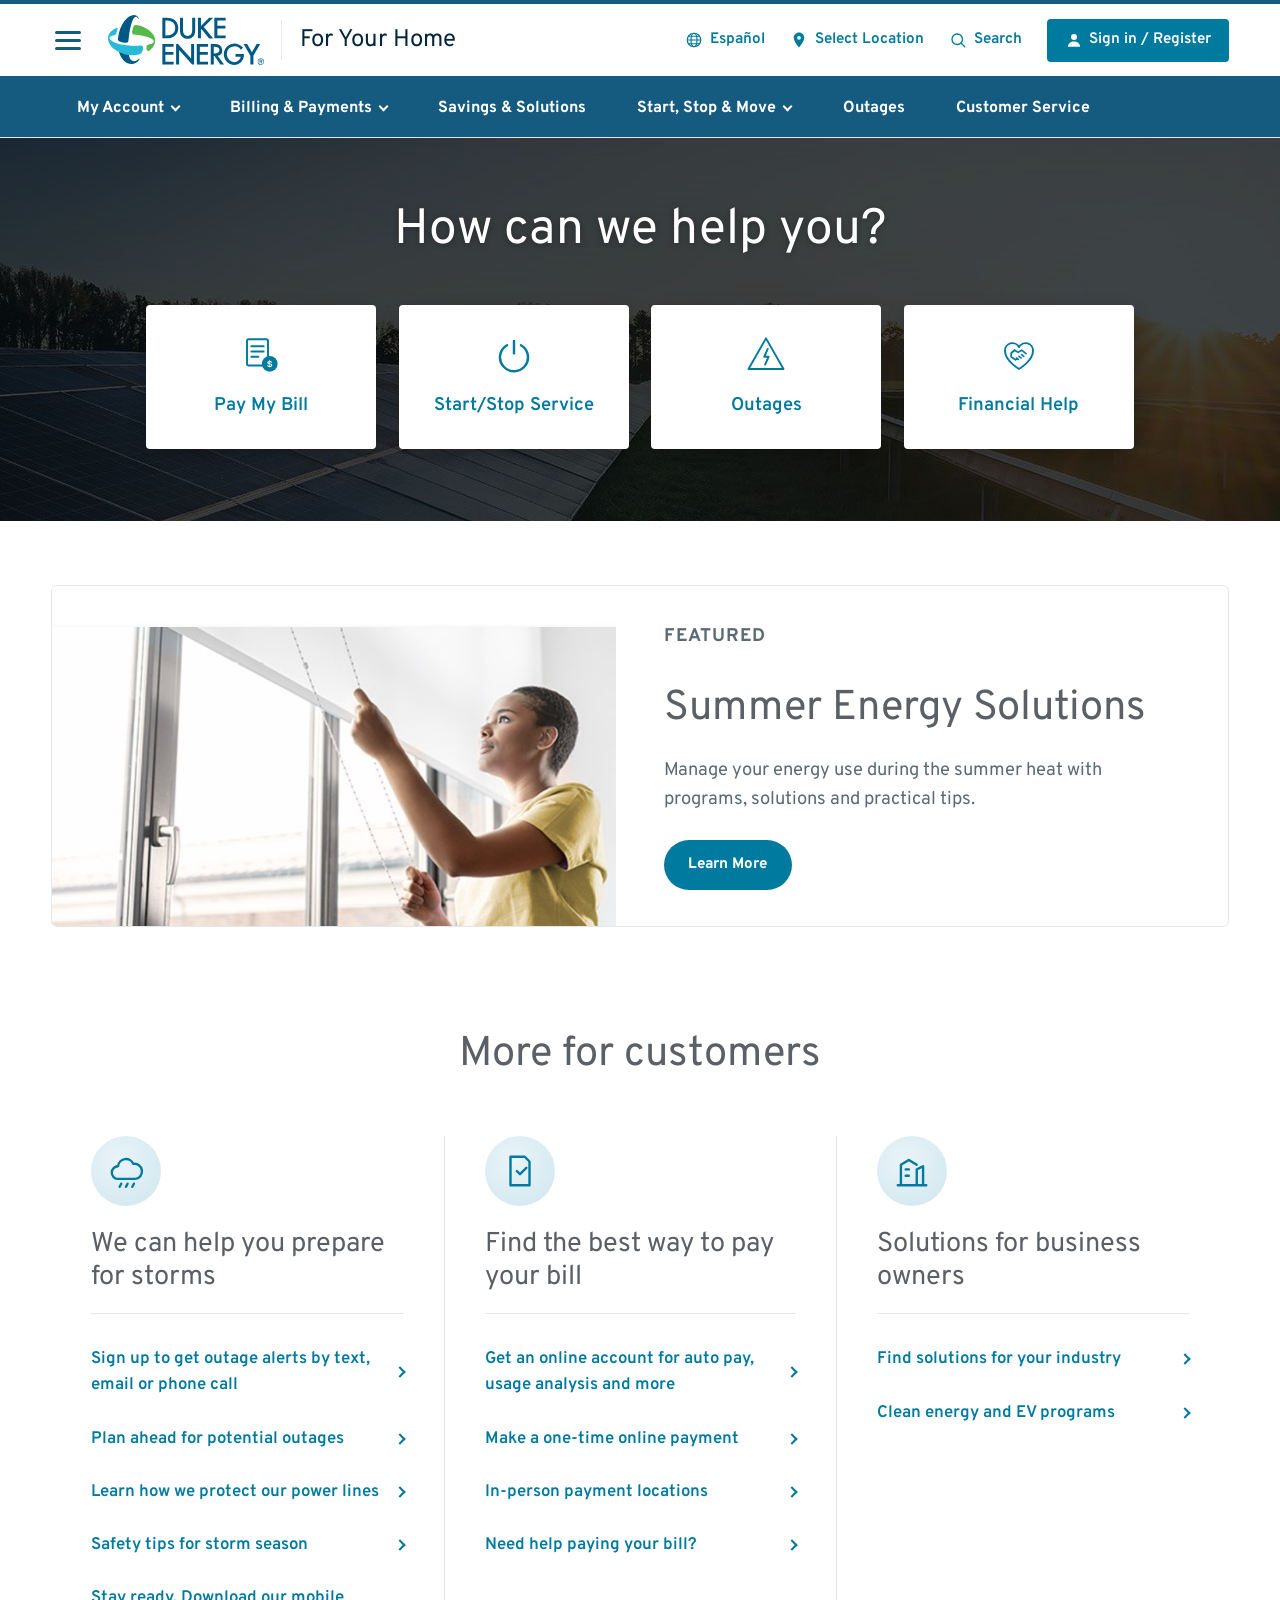
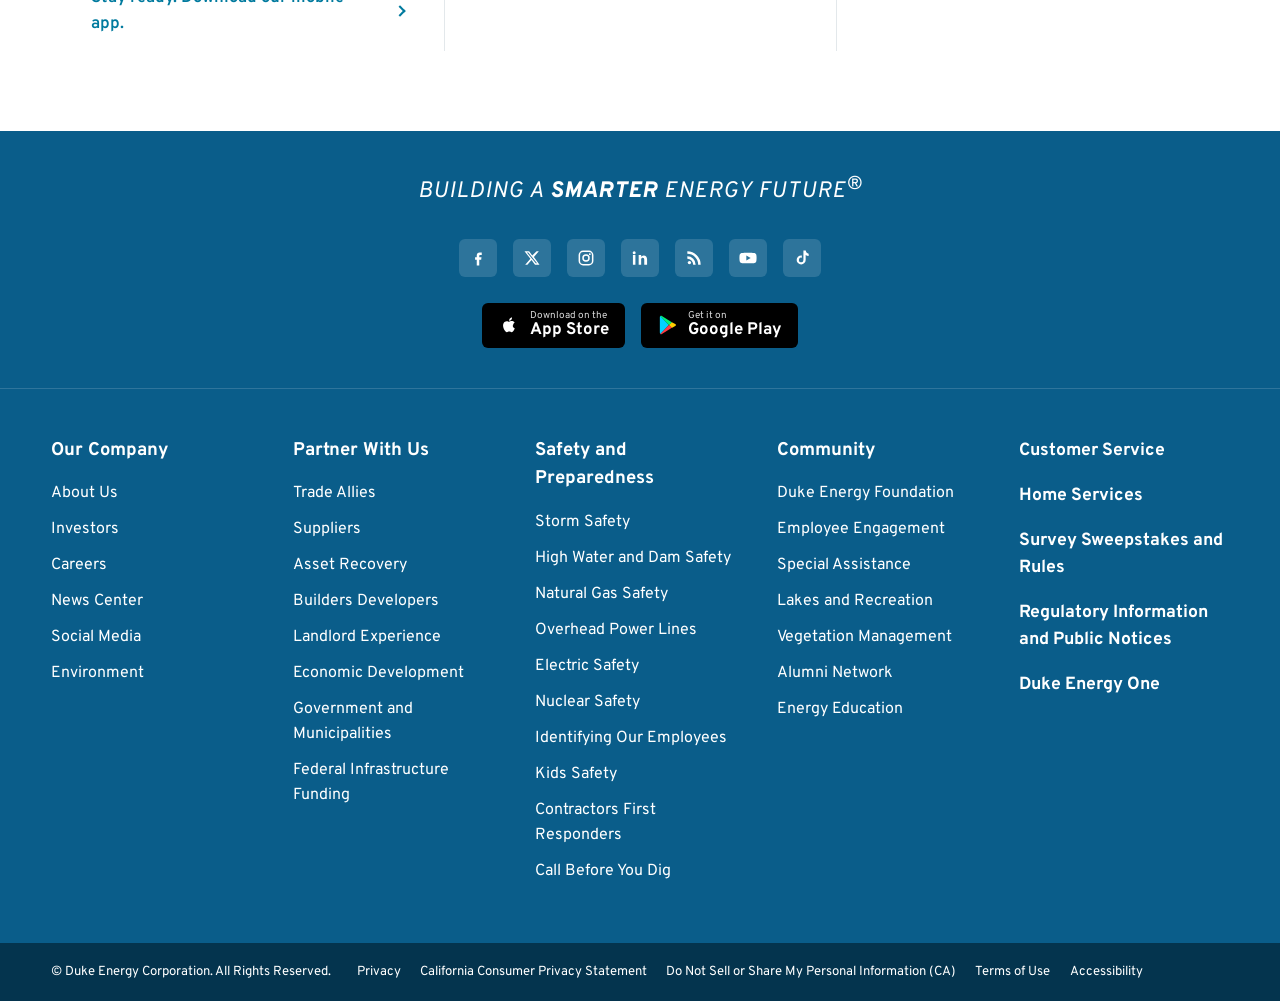
==== commit 43cbc345: "fix right alignment & remove discalimer" ====
--- a/index.html
+++ b/index.html
@@ -5,7 +5,7 @@
   <meta name="viewport" content="width=device-width, initial-scale=1.0" />
   <title>Duke Energy | For Your Home</title>
   <meta name="description" content="Educational replica. Manage your account, pay your bill, report outages and find energy-saving solutions." />
-  <link rel="stylesheet" href="styles.css?v=5" />
+  <link rel="stylesheet" href="styles.css?v=8" />
   <link rel="preconnect" href="https://fonts.googleapis.com" />
   <link rel="preconnect" href="https://fonts.gstatic.com" crossorigin />
   <link href="https://fonts.googleapis.com/css2?family=Overpass:wght@400;500;600;700;800&display=swap" rel="stylesheet" />
@@ -319,7 +319,6 @@
           <li><a href="#">Accessibility</a></li>
         </ul>
       </div>
-      <p class="dh-disclaimer container">Educational replica for a school project &mdash; recreated styling and logo; not affiliated with Duke Energy.</p>
     </div>
   </footer>
 
--- a/styles.css
+++ b/styles.css
@@ -628,10 +628,31 @@
 .bill-head__svc .lbl { font-weight: 700; }
 .bill-head__svc .name { font-weight: 400; }
 .bill-head__info { font-size: 11px; flex: none; }
-.bhi { display: grid; grid-template-columns: 72px auto; column-gap: 6px; align-items: baseline; padding: 1px 0; }
-.bhi span { color: #5a6066; }
+/* Labels right-aligned, values in a left-aligned column (Bill date / For service / Account number) */
+/* .bhi { display: grid; grid-template-columns: 92px auto; column-gap: 10px; align-items: baseline; padding: 1px 0; }
+.bhi span { color: #5a6066; text-align: right; }
 .bhi strong { font-weight: 700; white-space: nowrap; }
-.bhi--acct { grid-template-columns: auto auto; margin-top: 7px; }
+.bhi--acct { margin-top: 7px; } */
+.bhi {
+  display: grid;
+  grid-template-columns: 92px auto;
+  column-gap: 10px;
+  align-items: baseline;
+}
+.bhi span { color: #5a6066; text-align: right; }
+.bhi strong {
+  font-weight: 700;
+  white-space: nowrap;
+  text-align: right;   /* add this */
+}
+
+.bill-head__info {
+  font-size: 11px;
+  flex: 1;              /* was: flex: none */
+  display: flex;
+  flex-direction: column;
+  align-items: flex-end; /* pushes the whole block to the right margin */
+}
 
 /* summary + thanks */
 .bill-mid { display: grid; grid-template-columns: 1.05fr 1fr; gap: 26px; padding: 6px 0 18px; border-top: 2px solid #0a6ca6; margin-top: 4px; align-items: start; }
@@ -713,7 +734,7 @@
 .bill-imp h4 { font-size: 12px; font-weight: 700; margin: 0 0 3px; }
 .bill-imp p { font-size: 11px; margin: 0; color: #2f363c; line-height: 1.42; }
 
-.bill-usebox { border: 1.5px solid #2f363c; padding: 9px 12px; margin-bottom: 12px; max-width: 60%; }
+.bill-usebox { border: 1.5px solid #2f363c; padding: 9px 12px; margin-bottom: 12px; width: 60%; }
 .bill-usebox__loc { font-size: 11px; margin: 2px 0 6px; color: #2f363c; }
 .bill-detbox__title { font-weight: 700; font-size: 11.5px; margin: 0 0 4px; }
 .bill-detbox__sub { font-weight: 700; font-size: 11px; margin: 0 0 4px; }
@@ -729,20 +750,21 @@
 .bill-sltable td { padding: 2px 0; }
 .bill-sltable tfoot td { border-top: 1.5px solid #2f363c; font-weight: 700; padding-top: 4px; }
 
-.bill-detail { display: grid; grid-template-columns: minmax(0,1fr) minmax(0,1fr); gap: 26px; align-items: start; margin-bottom: 6px; }
+.bill-detail { display: grid; grid-template-columns: 60% 1fr; gap: 22px; align-items: start; margin-bottom: 6px; }
 .bill-detbox { border: 1.5px solid #2f363c; padding: 9px 12px; }
 .bill-detnote { font-size: 11px; color: #2f363c; padding-top: 4px; line-height: 1.4; }
 
-@media (max-width: 700px) {
-  .bill-cols2, .bill-detail { grid-template-columns: 1fr; gap: 14px; }
-  .bill-usebox { max-width: 100%; }
-  .billpage { padding: 22px 18px; }
-  .bill-top, .bill-mid, .bill-stub { grid-template-columns: 1fr; gap: 14px; }
-  .bill-head__page { float: none; display: block; margin: 4px 0 0; }
-  .bill-usetable { width: 100%; }
+/* On mobile, show the bill as a scaled-down PDF page (fixed paper layout),
+   not a reflowed long document. JS sets the scale to fit the device width. */
+.billscaler { width: 100%; overflow: hidden; }
+.billsheet { width: 820px; margin: 0 auto; transform-origin: top left; }
+@media (max-width: 819px) {
+  .billsheet { margin: 0; }
 }
 @media print {
   .billbar, .bill-disc, .topband { display: none !important; }
   .billbody { background: #fff; }
+  .billscaler { height: auto !important; overflow: visible !important; }
+  .billsheet { transform: none !important; width: auto; margin: 0; }
   .billpage { box-shadow: none; margin: 0; max-width: none; }
 }
